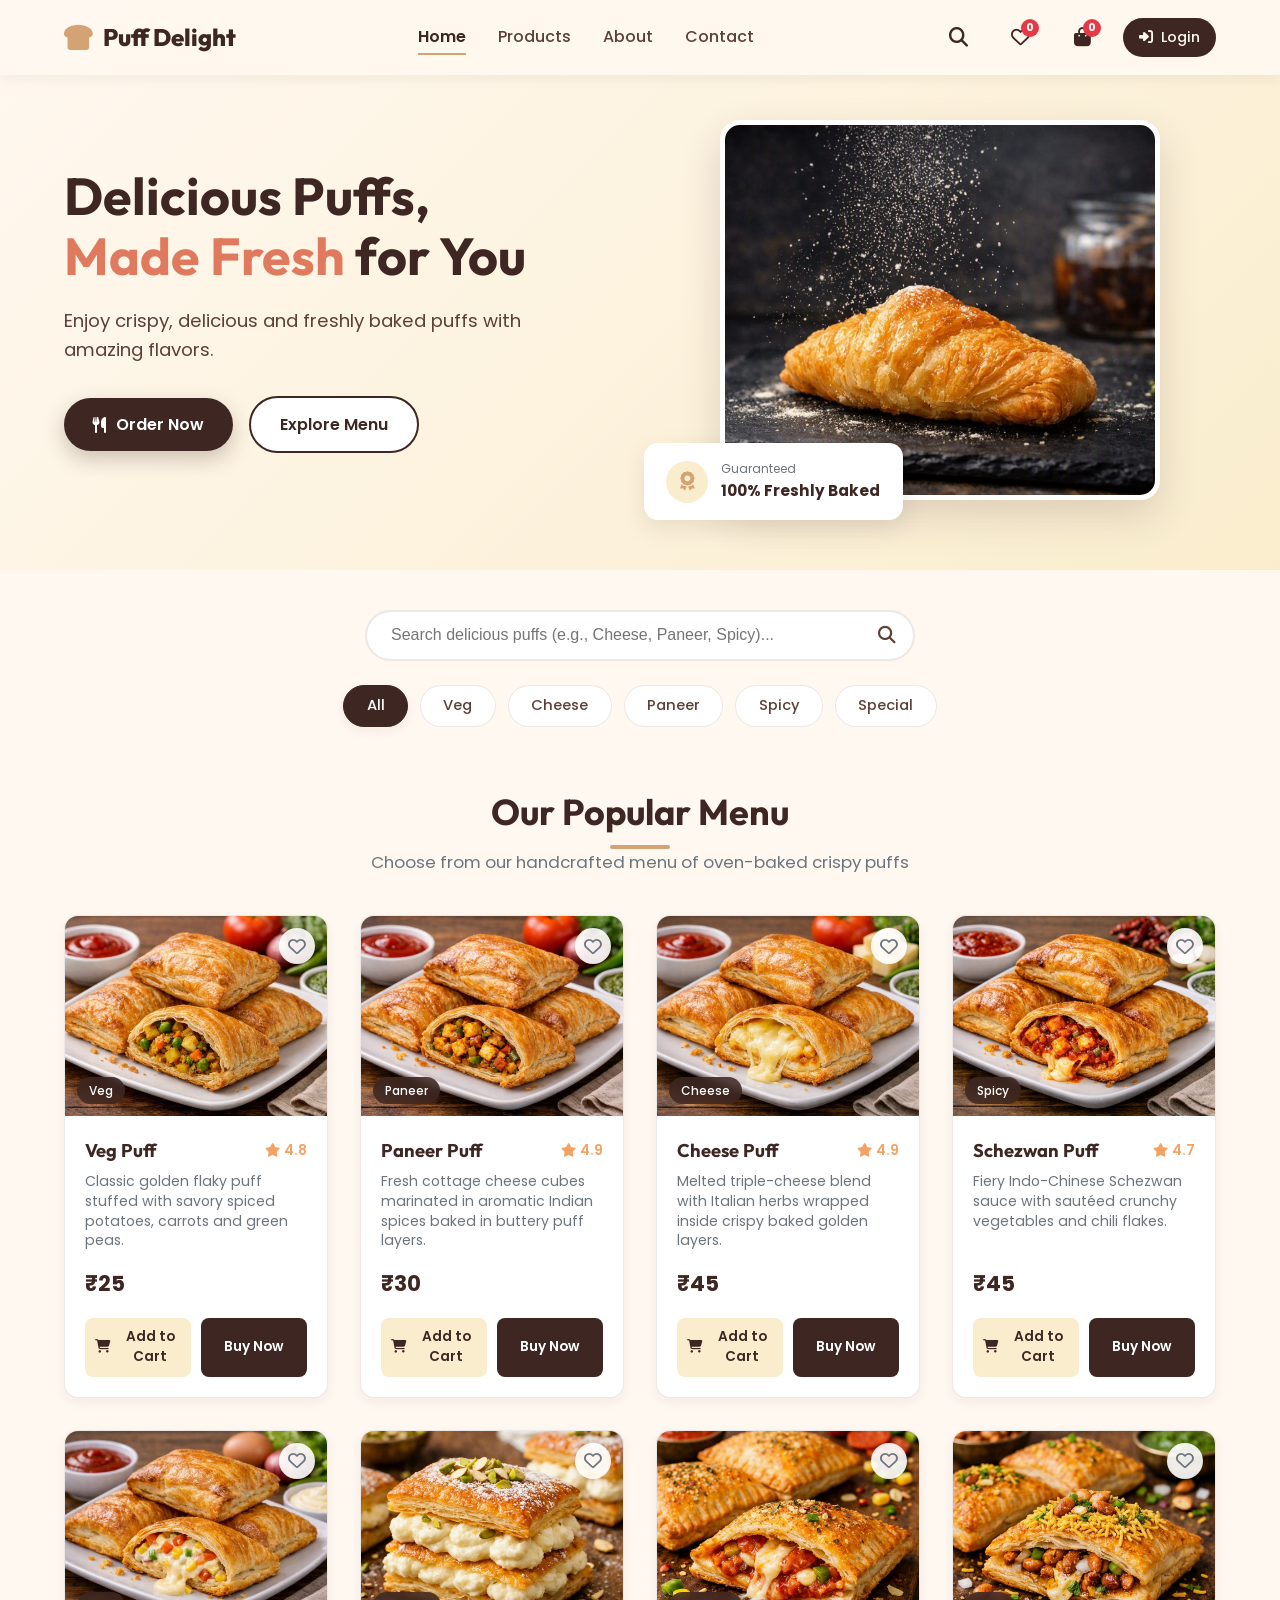
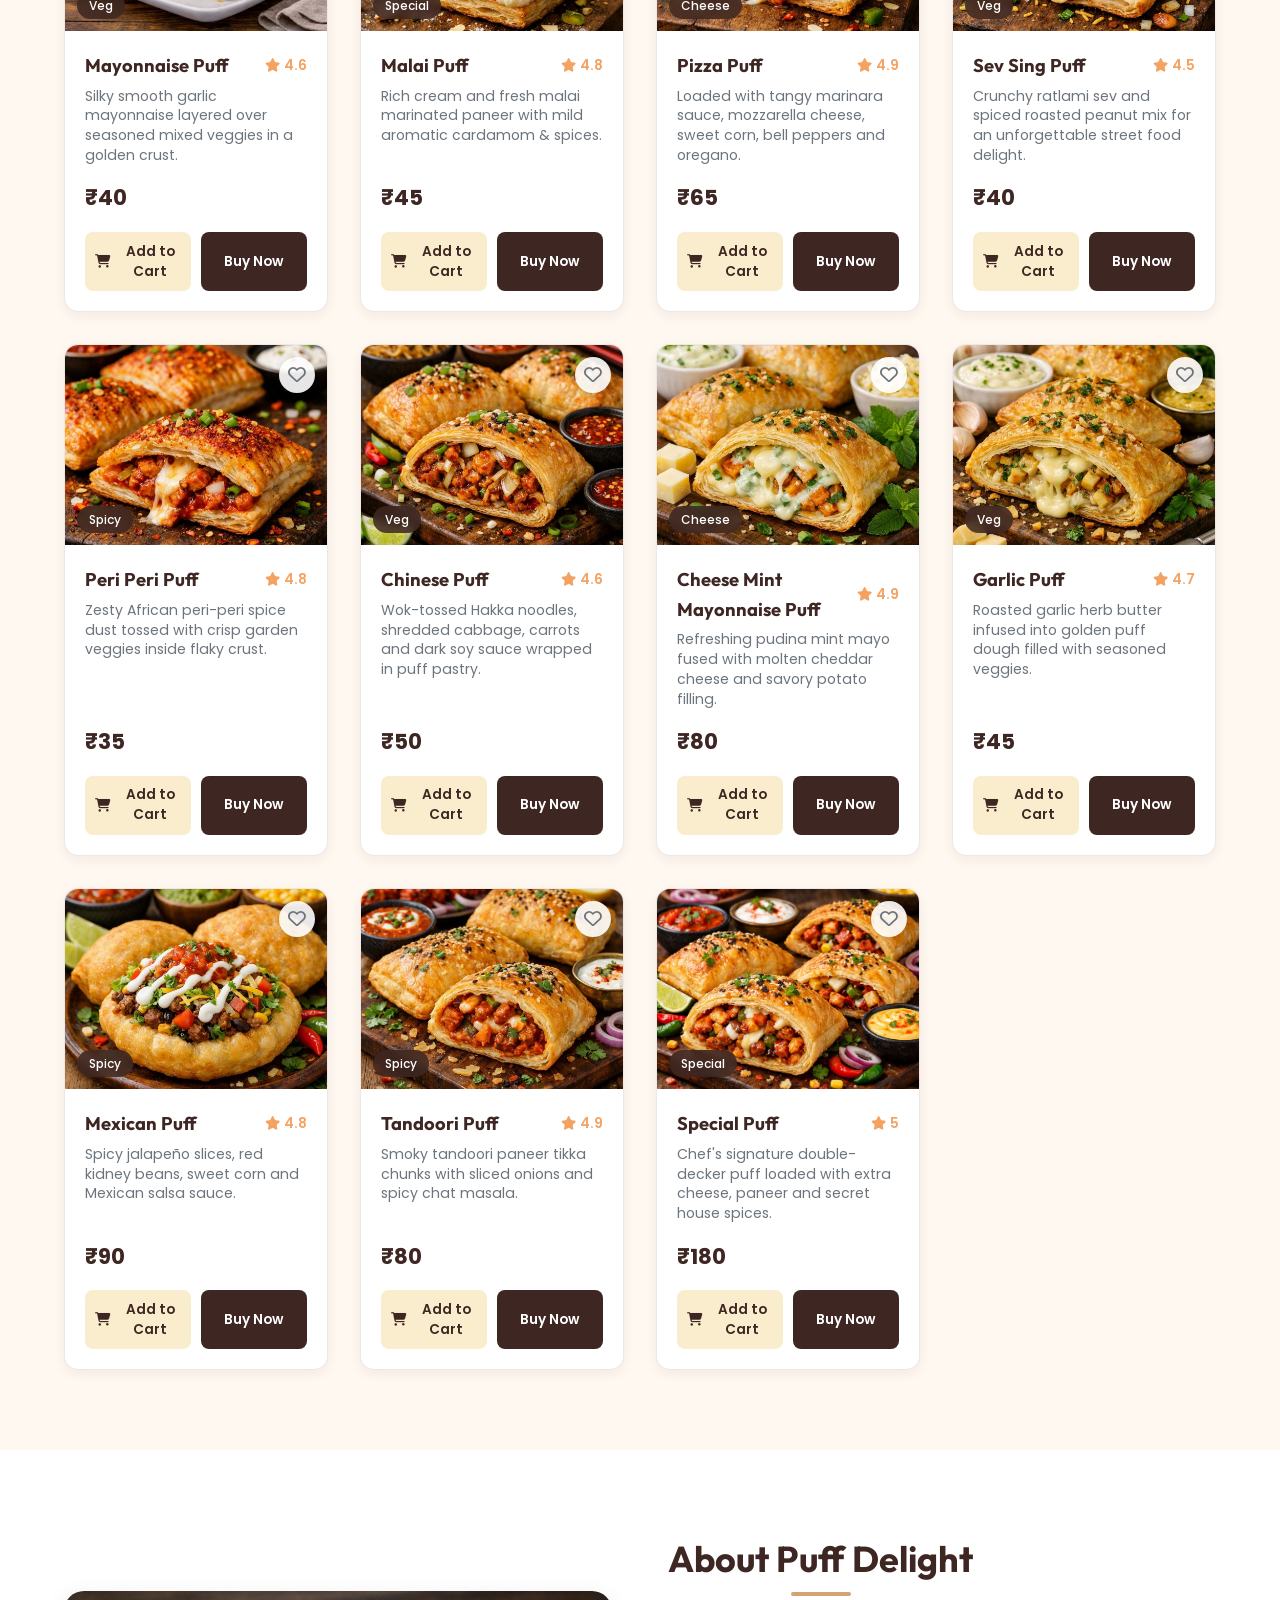
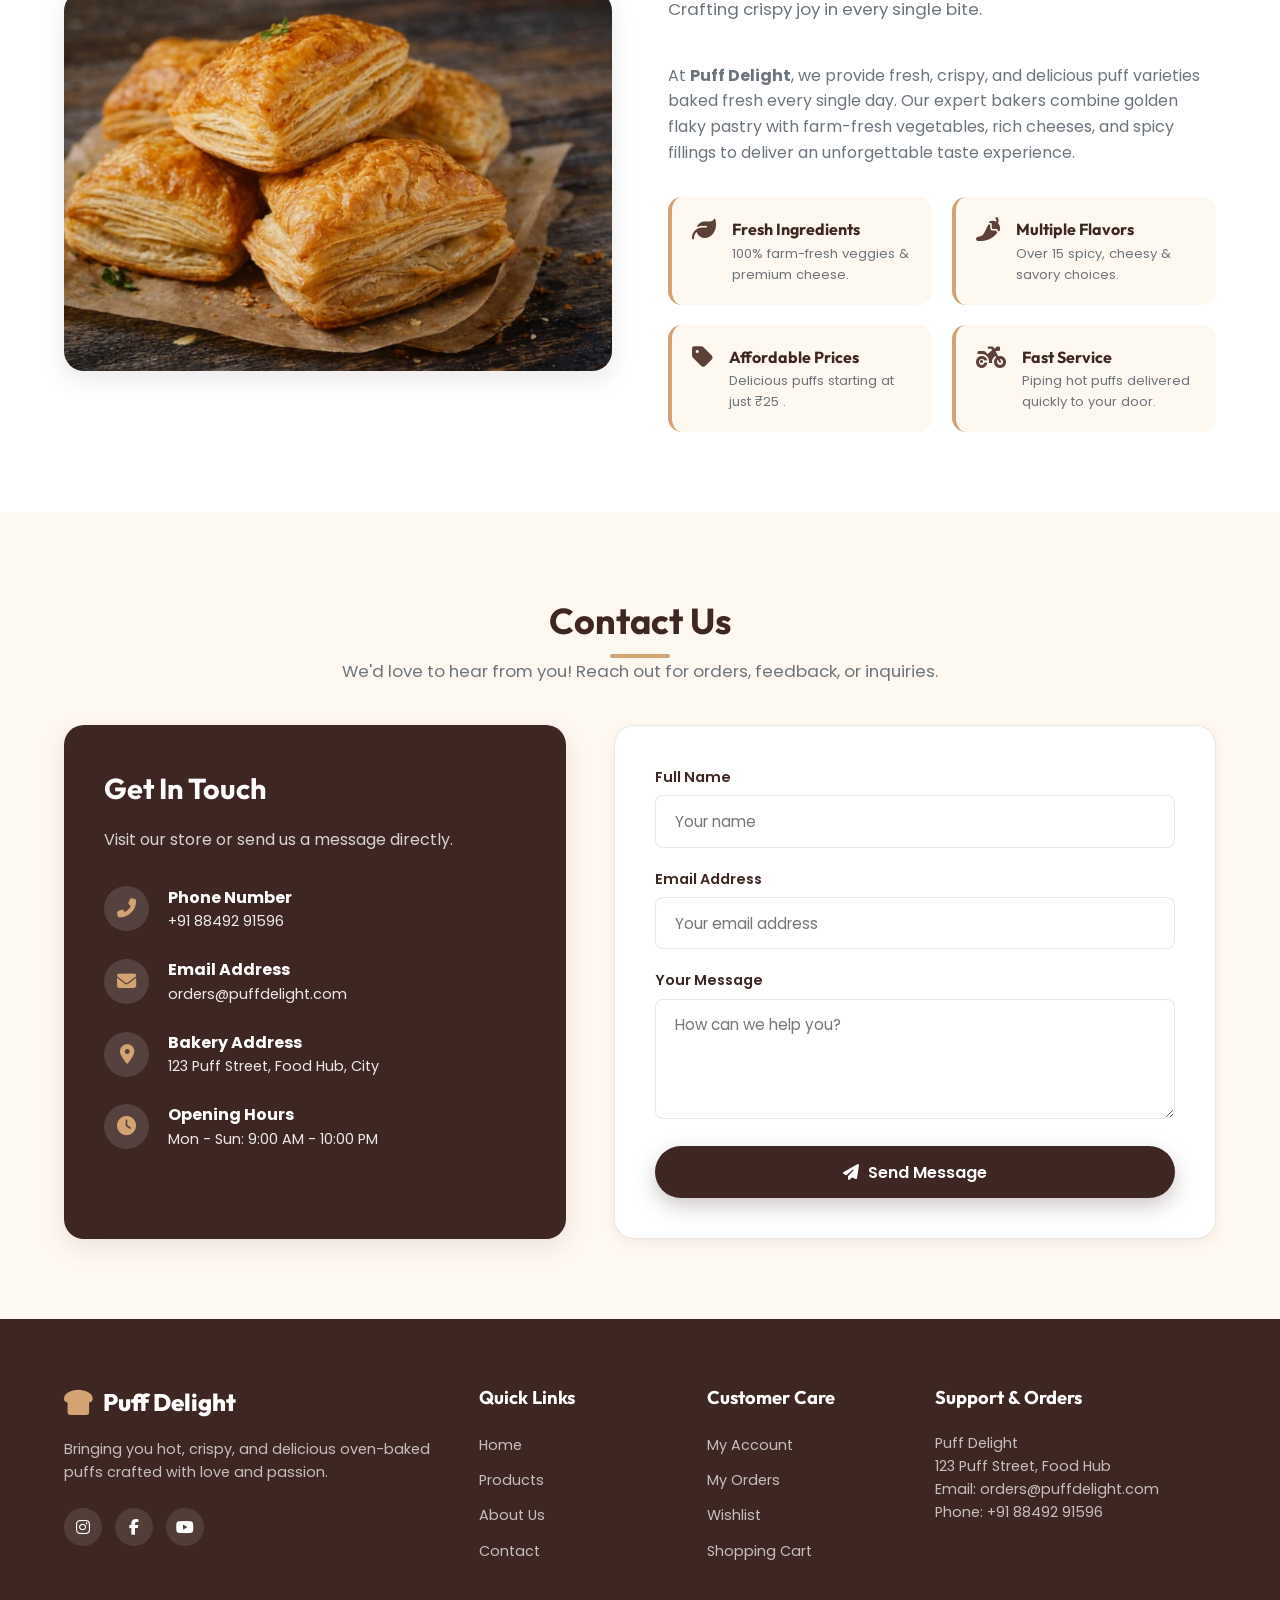
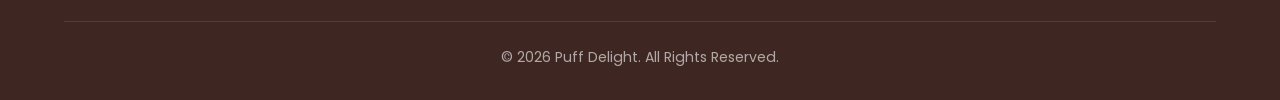
==== index.html @ 73ebac4b "Update index.html" ====
<!DOCTYPE html>
<html lang="en">
<head>
  <meta charset="UTF-8">
  <meta name="viewport" content="width=device-width, initial-scale=1.0">
  <title>Puff Delight | Delicious Puffs, Made Fresh for You</title>
  
  <!-- Font Awesome CDN -->
  <link rel="stylesheet" href="https://cdnjs.cloudflare.com/ajax/libs/font-awesome/6.4.0/css/all.min.css">
  
  <!-- Custom Stylesheet -->
  <link rel="stylesheet" href="styles.css">
</head>
<body>

  <!-- Sticky Navbar -->
  <nav class="navbar">
    <div class="container nav-container">
      <a href="index.html" class="brand-logo">
        <i class="fas fa-bread-slice"></i>
        <span>Puff Delight</span>
      </a>

      <ul class="nav-links">
        <li><a href="#home" class="active">Home</a></li>
        <li><a href="#products">Products</a></li>
        <li><a href="#about">About</a></li>
        <li><a href="#contact">Contact</a></li>
      </ul>

      <div class="nav-icons">
        <button class="icon-btn" onclick="focusSearchInput()" title="Search">
          <i class="fas fa-search"></i>
        </button>

        <button class="icon-btn" onclick="openDrawer('wishlist-drawer')" title="Wishlist">
          <i class="far fa-heart"></i>
          <span class="icon-badge" id="wishlist-badge">0</span>
        </button>

        <button class="icon-btn" onclick="openDrawer('cart-drawer')" title="Shopping Cart">
          <i class="fas fa-shopping-bag"></i>
          <span class="icon-badge" id="cart-badge">0</span>
        </button>

        <a href="login.html" class="user-nav-btn" id="user-nav-btn">
          <i class="fas fa-sign-in-alt"></i>
          <span>Login</span>
        </a>

        <button class="hamburger-btn" onclick="toggleMobileMenu()" aria-label="Toggle Navigation">
          <i class="fas fa-bars"></i>
        </button>
      </div>
    </div>
  </nav>

  <!-- Hero Section -->
  <section class="hero-section" id="home">
    <div class="container hero-grid">
      <div class="hero-content">
        <h1>Delicious Puffs, <span>Made Fresh</span> for You</h1>
        <p>Enjoy crispy, delicious and freshly baked puffs with amazing flavors.</p>
        <div class="hero-buttons">
          <a href="#products" class="btn btn-primary">
            <i class="fas fa-utensils"></i> Order Now
          </a>
          <a href="#products" class="btn btn-secondary">
            Explore Menu
          </a>
        </div>
      </div>

      <div class="hero-image-wrapper">
        <div class="hero-image-card">
          <img src="puff.jpeg" alt="Crispy Fresh Puff Deligh">
        </div>
        <div class="hero-floating-badge">
          <div class="badge-icon">
            <i class="fas fa-award"></i>
          </div>
          <div class="badge-text">
            <span>Guaranteed</span>
            <strong>100% Freshly Baked</strong>
          </div>
        </div>
      </div>
    </div>
  </section>

  <!-- Search & Category Filters -->
  <section class="controls-section">
    <div class="container controls-wrapper">
      <div class="search-container">
        <input type="text" id="search-input" class="search-input-box" placeholder="Search delicious puffs (e.g., Cheese, Paneer, Spicy)...">
        <i class="fas fa-search search-icon-inside"></i>
      </div>

      <div class="category-filters">
        <button class="filter-btn active" onclick="setCategory('All', this)">All</button>
        <button class="filter-btn" onclick="setCategory('Veg', this)">Veg</button>
        <button class="filter-btn" onclick="setCategory('Cheese', this)">Cheese</button>
        <button class="filter-btn" onclick="setCategory('Paneer', this)">Paneer</button>
        <button class="filter-btn" onclick="setCategory('Spicy', this)">Spicy</button>
        <button class="filter-btn" onclick="setCategory('Special', this)">Special</button>
      </div>
    </div>
  </section>

  <!-- Products Section -->
  <section class="products-section" id="products">
    <div class="container">
      <div class="section-title">
        <h2>Our Popular Menu</h2>
        <p>Choose from our handcrafted menu of oven-baked crispy puffs</p>
      </div>

      <div class="product-grid" id="products-grid-container">
        <!-- Dynamically rendered by script.js -->
      </div>
    </div>
  </section>

  <!-- About Section -->
  <section class="about-section" id="about">
    <div class="container about-grid">
      <div class="about-image">
        <img src="puffdelight.jpeg" alt="Bakery Fresh Puffs">
      </div>
      <div class="about-content">
        <div class="section-title" style="text-align: left;">
          <h2>About Puff Delight</h2>
          <p style="margin-left: 0;">Crafting crispy joy in every single bite.</p>
        </div>
        <p style="color: var(--text-muted); margin-bottom: 1.5rem;">
          At <strong>Puff Delight</strong>, we provide fresh, crispy, and delicious puff varieties baked fresh every single day. Our expert bakers combine golden flaky pastry with farm-fresh vegetables, rich cheeses, and spicy fillings to deliver an unforgettable taste experience.
        </p>

        <div class="about-features">
          <div class="feature-box">
            <i class="fas fa-leaf feature-icon"></i>
            <div class="feature-info">
              <h4>Fresh Ingredients</h4>
              <p>100% farm-fresh veggies & premium cheese.</p>
            </div>
          </div>
          <div class="feature-box">
            <i class="fas fa-pepper-hot feature-icon"></i>
            <div class="feature-info">
              <h4>Multiple Flavors</h4>
              <p>Over 15 spicy, cheesy & savory choices.</p>
            </div>
          </div>
          <div class="feature-box">
            <i class="fas fa-tag feature-icon"></i>
            <div class="feature-info">
              <h4>Affordable Prices</h4>
              <p>Delicious puffs starting at just ₹25 .</p>
            </div>
          </div>
          <div class="feature-box">
            <i class="fas fa-motorcycle feature-icon"></i>
            <div class="feature-info">
              <h4>Fast Service</h4>
              <p>Piping hot puffs delivered quickly to your door.</p>
            </div>
          </div>
        </div>
      </div>
    </div>
  </section>

  <!-- Contact Section -->
  <section class="contact-section" id="contact">
    <div class="container">
      <div class="section-title">
        <h2>Contact Us</h2>
        <p>We'd love to hear from you! Reach out for orders, feedback, or inquiries.</p>
      </div>

      <div class="contact-grid">
        <div class="contact-info-card">
          <h3>Get In Touch</h3>
          <p>Visit our store or send us a message directly.</p>

          <div class="info-item">
            <i class="fas fa-phone-alt"></i>
            <div>
              <strong>Phone Number</strong>
              <div style="font-size: 0.9rem; opacity: 0.9;">+91 88492 91596</div>
            </div>
          </div>

          <div class="info-item">
            <i class="fas fa-envelope"></i>
            <div>
              <strong>Email Address</strong>
              <div style="font-size: 0.9rem; opacity: 0.9;">orders@puffdelight.com</div>
            </div>
          </div>

          <div class="info-item">
            <i class="fas fa-map-marker-alt"></i>
            <div>
              <strong>Bakery Address</strong>
              <div style="font-size: 0.9rem; opacity: 0.9;">123 Puff Street, Food Hub, City</div>
            </div>
          </div>

          <div class="info-item">
            <i class="fas fa-clock"></i>
            <div>
              <strong>Opening Hours</strong>
              <div style="font-size: 0.9rem; opacity: 0.9;">Mon - Sun: 9:00 AM - 10:00 PM</div>
            </div>
          </div>
        </div>

        <div class="contact-form-card">
          <form onsubmit="handleContactForm(event)">
            <div class="form-group">
              <label for="contact-name">Full Name</label>
              <input type="text" id="contact-name" class="form-control" placeholder="Your name" required>
            </div>

            <div class="form-group">
              <label for="contact-email">Email Address</label>
              <input type="email" id="contact-email" class="form-control" placeholder="Your email address" required>
            </div>

            <div class="form-group">
              <label for="contact-message">Your Message</label>
              <textarea id="contact-message" class="form-control" placeholder="How can we help you?" required></textarea>
            </div>

            <button type="submit" class="btn btn-primary" style="width: 100%;">
              <i class="fas fa-paper-plane"></i> Send Message
            </button>
          </form>
        </div>
      </div>
    </div>
  </section>

  <!-- Footer -->
  <footer class="footer">
    <div class="container">
      <div class="footer-grid">
        <div class="footer-brand">
          <a href="index.html" class="brand-logo">
            <i class="fas fa-bread-slice"></i>
            <span>Puff Delight</span>
          </a>
          <p>Bringing you hot, crispy, and delicious oven-baked puffs crafted with love and passion.</p>
          <div class="social-links">
            <a href="javascript:void(0)" onclick="showToast('Follow us on Instagram! 📸', 'info')" class="social-icon" title="Instagram"><i class="fab fa-instagram"></i></a>
            <a href="javascript:void(0)" onclick="showToast('Follow us on Facebook! 👍', 'info')" class="social-icon" title="Facebook"><i class="fab fa-facebook-f"></i></a>
            <a href="javascript:void(0)" onclick="showToast('Subscribe to our YouTube! 📹', 'info')" class="social-icon" title="YouTube"><i class="fab fa-youtube"></i></a>
          </div>
        </div>

        <div>
          <h4 class="footer-title">Quick Links</h4>
          <ul class="footer-links">
            <li><a href="#home">Home</a></li>
            <li><a href="#products">Products</a></li>
            <li><a href="#about">About Us</a></li>
            <li><a href="#contact">Contact</a></li>
          </ul>
        </div>

        <div>
          <h4 class="footer-title">Customer Care</h4>
          <ul class="footer-links">
            <li><a href="account.html">My Account</a></li>
            <li><a href="account.html">My Orders</a></li>
            <li><a href="javascript:void(0)" onclick="openDrawer('wishlist-drawer')">Wishlist</a></li>
            <li><a href="javascript:void(0)" onclick="openDrawer('cart-drawer')">Shopping Cart</a></li>
          </ul>
        </div>

        <div>
          <h4 class="footer-title">Support & Orders</h4>
          <p style="font-size: 0.9rem; color: rgba(255,255,255,0.7); line-height: 1.6;">
            Puff Delight <br>
            123 Puff Street, Food Hub<br>
            Email: orders@puffdelight.com<br>
            Phone: +91 88492 91596
          </p>
        </div>
      </div>

      <div class="footer-bottom">
        <p>&copy; 2026 Puff Delight. All Rights Reserved.</p>
      </div>
    </div>
  </footer>

  <!-- Cart Drawer -->
  <div class="drawer-overlay" id="cart-drawer" onclick="if(event.target === this) closeDrawer('cart-drawer')">
    <div class="drawer-panel">
      <div class="drawer-header">
        <h3><i class="fas fa-shopping-basket"></i> Your Shopping Cart</h3>
        <button class="close-drawer-btn" onclick="closeDrawer('cart-drawer')">
          <i class="fas fa-times"></i>
        </button>
      </div>

      <div class="drawer-body" id="cart-drawer-body">
        <!-- Rendered by script.js -->
      </div>

      <div class="drawer-footer">
        <div class="summary-row">
          <span>Subtotal</span>
          <span id="cart-subtotal">₹0</span>
        </div>
        <div class="summary-row total-row">
          <span>Total</span>
          <span id="cart-total">₹0</span>
        </div>
        <div style="display: flex; gap: 0.8rem; margin-top: 1rem;">
          <button class="btn btn-secondary" style="flex: 1; font-size: 0.88rem;" onclick="closeDrawer('cart-drawer')">
            Continue Shopping
          </button>
          <button class="btn btn-primary" style="flex: 1; font-size: 0.88rem;" onclick="proceedToCheckout()">
            Checkout
          </button>
        </div>
      </div>
    </div>
  </div>

  <!-- Wishlist Drawer -->
  <div class="drawer-overlay" id="wishlist-drawer" onclick="if(event.target === this) closeDrawer('wishlist-drawer')">
    <div class="drawer-panel">
      <div class="drawer-header">
        <h3><i class="fas fa-heart" style="color: var(--accent-crimson);"></i> Your Wishlist</h3>
        <button class="close-drawer-btn" onclick="closeDrawer('wishlist-drawer')">
          <i class="fas fa-times"></i>
        </button>
      </div>

      <div class="drawer-body" id="wishlist-drawer-body">
        <!-- Rendered by script.js -->
      </div>
    </div>
  </div>

  <!-- Checkout Modal -->
  <div class="modal-backdrop" id="checkout-modal" onclick="if(event.target === this) closeModal('checkout-modal')">
    <div class="modal-box">
      <div class="modal-header">
        <h3><i class="fas fa-truck-loading"></i> Complete Your Order</h3>
        <button class="close-drawer-btn" onclick="closeModal('checkout-modal')">
          <i class="fas fa-times"></i>
        </button>
      </div>

      <div class="modal-body">
        <form id="checkout-form" onsubmit="placeOrder(event)" class="checkout-grid">
          <div>
            <h4 style="margin-bottom: 1rem; color: var(--primary-dark);">Customer Details</h4>
            <div class="form-group">
              <label for="checkout-name">Full Name *</label>
              <input type="text" id="checkout-name" class="form-control" placeholder="Enter your full name" required>
            </div>

            <div style="display: grid; grid-template-columns: 1fr 1fr; gap: 1rem;">
              <div class="form-group">
                <label for="checkout-email">Email *</label>
                <input type="email" id="checkout-email" class="form-control" placeholder="name@email.com" required>
              </div>
              <div class="form-group">
                <label for="checkout-phone">Phone Number *</label>
                <input type="tel" id="checkout-phone" class="form-control" placeholder="10-digit mobile number" required>
              </div>
            </div>

            <div class="form-group">
              <label for="checkout-address">Delivery Address *</label>
              <input type="text" id="checkout-address" class="form-control" placeholder="Street address, house no, landmark" required>
            </div>

            <div style="display: grid; grid-template-columns: 1fr 1fr; gap: 1rem;">
              <div class="form-group">
                <label for="checkout-city">City *</label>
                <input type="text" id="checkout-city" class="form-control" placeholder="City" required>
              </div>
              <div class="form-group">
                <label for="checkout-pincode">Pincode *</label>
                <input type="text" id="checkout-pincode" class="form-control" placeholder="Pincode" required>
              </div>
            </div>
          </div>

          <div>
            <h4 style="margin-bottom: 0.8rem; color: var(--primary-dark);">Order Summary</h4>
            <div id="checkout-order-summary" style="background: var(--bg-cream-light); padding: 1rem; border-radius: var(--radius-md); max-height: 150px; overflow-y: auto; margin-bottom: 1rem;">
              <!-- Rendered dynamically -->
            </div>

            <div class="summary-row total-row" style="margin-bottom: 1.5rem;">
              <span>Grand Total</span>
              <span id="checkout-grand-total">₹0</span>
            </div>

            <h4 style="margin-bottom: 0.6rem; color: var(--primary-dark);">Payment Option</h4>
            <div class="payment-options-group">
              <label class="payment-option-card selected" onclick="selectPaymentOption(this)">
                <input type="radio" name="payment-method" value="COD" checked>
                <i class="fas fa-money-bill-wave" style="color: #2E7D32;"></i>
                <strong>Cash on Delivery</strong>
              </label>
              <label class="payment-option-card" onclick="selectPaymentOption(this)">
                <input type="radio" name="payment-method" value="ONLINE">
                <i class="fas fa-credit-card" style="color: var(--accent-warm);"></i>
                <strong>Online Payment (UPI/Card)</strong>
              </label>
            </div>
          </div>

          <button type="submit" class="btn btn-primary" style="width: 100%; padding: 1rem; font-size: 1.05rem;">
            <i class="fas fa-check-circle"></i> Place Order Now
          </button>
        </form>
      </div>
    </div>
  </div>

  <!-- Order Confirmation Modal -->
  <div class="modal-backdrop" id="order-confirmation-modal" onclick="if(event.target === this) closeModal('order-confirmation-modal')">
    <div class="modal-box">
      <div class="modal-body confirmation-card">
        <div class="confirmation-icon">
          <i class="fas fa-check"></i>
        </div>
        <h2>🎉 Order Placed Successfully!</h2>
        <p style="color: var(--text-muted); margin-top: 0.4rem;">Thank you for ordering with Puff Delight. Your crispy hot puffs are being prepared!</p>
        
        <div class="order-badge-pill" id="conf-order-id">#PD1001</div>

        <div style="background: var(--bg-cream-light); padding: 1rem; border-radius: var(--radius-md); margin: 1.2rem 0;">
          <div class="summary-row">
            <span>Total Amount Paid / Payable</span>
            <strong id="conf-order-total" style="color: var(--primary-dark); font-size: 1.1rem;">₹0</strong>
          </div>
          <div class="summary-row" style="margin-top: 0.4rem; color: var(--accent-green); font-weight: 500;">
            <span><i class="fas fa-clock"></i> Estimated Delivery</span>
            <span>30 - 45 Mins</span>
          </div>
        </div>

        <div style="display: flex; gap: 1rem; justify-content: center; margin-top: 1.5rem;">
          <a href="account.html" class="btn btn-primary">
            <i class="fas fa-receipt"></i> View Order History
          </a>
          <button class="btn btn-secondary" onclick="closeModal('order-confirmation-modal')">
            Continue Shopping
          </button>
        </div>
      </div>
    </div>
  </div>

  <!-- Main JavaScript File -->
  <script src="script.js"></script>
</body>
</html>
---- styles.css ----
/* 
   Puff Delight - Modern Food Ordering Web Application
   Styles & Animations
*/

@import url('https://fonts.googleapis.com/css2?family=Outfit:wght@300;400;500;600;700;800&family=Poppins:wght@300;400;500;600;700&display=swap');

:root {
  /* Color Palette */
  --primary-dark: #3E2723;     /* Deep Cocoa / Dark Crust */
  --primary-brown: #5D4037;    /* Warm Brown */
  --primary-accent: #795548;   /* Roasted Puff Brown */
  --accent-gold: #D4A373;      /* Golden Crust */
  --accent-warm: #E07A5F;      /* Warm Spicy Coral */
  --accent-crimson: #E63946;   /* Heart / Alert Crimson */
  --accent-green: #2A9D8F;     /* Success Green */
  
  --bg-cream-light: #FFF8F0;   /* Cream Background */
  --bg-cream-card: #FFFFFF;    /* Pure White Card */
  --bg-cream-warm: #FAEDCD;    /* Warm Butter Cream */
  --bg-soft-gray: #F4F1DE;     /* Light Neutral */
  
  --text-dark: #2B2D42;        /* Dark Charcoal */
  --text-muted: #6C757D;       /* Muted Text */
  --text-light: #F8F9FA;       /* Light Text */
  
  --border-light: rgba(93, 64, 55, 0.12);
  --shadow-sm: 0 4px 12px rgba(62, 39, 35, 0.06);
  --shadow-md: 0 8px 24px rgba(62, 39, 35, 0.1);
  --shadow-lg: 0 16px 40px rgba(62, 39, 35, 0.16);

  --radius-sm: 8px;
  --radius-md: 14px;
  --radius-lg: 20px;
  --radius-full: 9999px;

  --transition-fast: 0.2s ease;
  --transition-normal: 0.3s ease;
  --transition-bounce: 0.4s cubic-bezier(0.175, 0.885, 0.32, 1.275);
}

/* Reset & Base Styles */
*, *::before, *::after {
  box-sizing: border-box;
  margin: 0;
  padding: 0;
}

html {
  scroll-behavior: smooth;
  font-size: 16px;
}

body {
  font-family: 'Poppins', sans-serif;
  background-color: var(--bg-cream-light);
  color: var(--text-dark);
  line-height: 1.6;
  overflow-x: hidden;
}

h1, h2, h3, h4, h5, h6 {
  font-family: 'Outfit', sans-serif;
  font-weight: 700;
  color: var(--primary-dark);
}

a {
  text-decoration: none;
  color: inherit;
  transition: var(--transition-fast);
}

button {
  cursor: pointer;
  border: none;
  outline: none;
  font-family: inherit;
  transition: var(--transition-normal);
}

ul {
  list-style: none;
}

img {
  max-width: 100%;
  display: block;
}

/* Utility Containers */
.container {
  width: 90%;
  max-width: 1200px;
  margin: 0 auto;
}

.section-title {
  text-align: center;
  margin-bottom: 2.5rem;
}

.section-title h2 {
  font-size: 2.25rem;
  color: var(--primary-dark);
  position: relative;
  display: inline-block;
}

.section-title h2::after {
  content: '';
  position: absolute;
  bottom: -8px;
  left: 50%;
  transform: translateX(-50%);
  width: 60px;
  height: 4px;
  background: var(--accent-gold);
  border-radius: 2px;
}

.section-title p {
  color: var(--text-muted);
  margin-top: 0.5rem;
  font-size: 1.05rem;
}

/* Navbar */
.navbar {
  position: fixed;
  top: 0;
  left: 0;
  width: 100%;
  height: 75px;
  background: rgba(255, 248, 240, 0.95);
  backdrop-filter: blur(10px);
  z-index: 1000;
  box-shadow: var(--shadow-sm);
  transition: var(--transition-normal);
}

.navbar .nav-container {
  display: flex;
  align-items: center;
  justify-content: space-between;
  height: 100%;
}

.brand-logo {
  display: flex;
  align-items: center;
  gap: 0.6rem;
  font-size: 1.5rem;
  font-family: 'Outfit', sans-serif;
  font-weight: 800;
  color: var(--primary-dark);
}

.brand-logo i {
  color: var(--accent-gold);
  font-size: 1.8rem;
  transition: transform var(--transition-bounce);
}

.brand-logo:hover i {
  transform: rotate(-12deg) scale(1.1);
}

.nav-links {
  display: flex;
  align-items: center;
  gap: 2rem;
}

.nav-links a {
  font-weight: 500;
  color: var(--primary-brown);
  position: relative;
  padding: 0.4rem 0;
}

.nav-links a::after {
  content: '';
  position: absolute;
  bottom: 0;
  left: 0;
  width: 0;
  height: 2px;
  background: var(--accent-gold);
  transition: var(--transition-normal);
}

.nav-links a:hover,
.nav-links a.active {
  color: var(--primary-dark);
  font-weight: 600;
}

.nav-links a:hover::after,
.nav-links a.active::after {
  width: 100%;
}

.nav-icons {
  display: flex;
  align-items: center;
  gap: 1.25rem;
}

.icon-btn {
  background: transparent;
  width: 42px;
  height: 42px;
  border-radius: var(--radius-full);
  display: flex;
  align-items: center;
  justify-content: center;
  font-size: 1.2rem;
  color: var(--primary-dark);
  position: relative;
  transition: var(--transition-fast);
}

.icon-btn:hover {
  background: var(--bg-cream-warm);
  color: var(--accent-warm);
  transform: translateY(-2px);
}

.icon-badge {
  position: absolute;
  top: 2px;
  right: 2px;
  background: var(--accent-crimson);
  color: #ffffff;
  font-size: 0.7rem;
  font-weight: 700;
  width: 18px;
  height: 18px;
  border-radius: 50%;
  display: flex;
  align-items: center;
  justify-content: center;
}

.user-nav-btn {
  display: flex;
  align-items: center;
  gap: 0.5rem;
  background: var(--primary-dark);
  color: var(--bg-cream-light);
  padding: 0.5rem 1rem;
  border-radius: var(--radius-full);
  font-size: 0.9rem;
  font-weight: 500;
}

.user-nav-btn:hover {
  background: var(--accent-warm);
  color: #fff;
}

.hamburger-btn {
  display: none;
  font-size: 1.5rem;
  color: var(--primary-dark);
  background: transparent;
}

/* Hero Section */
.hero-section {
  padding-top: 120px;
  padding-bottom: 70px;
  background: linear-gradient(135deg, #FFF8F0 0%, #FAEDCD 100%);
  position: relative;
  overflow: hidden;
}

.hero-grid {
  display: grid;
  grid-template-columns: 1fr 1fr;
  align-items: center;
  gap: 3rem;
}

.hero-content h1 {
  font-size: 3.25rem;
  line-height: 1.15;
  margin-bottom: 1.2rem;
  color: var(--primary-dark);
}

.hero-content h1 span {
  color: var(--accent-warm);
  position: relative;
  display: inline-block;
}

.hero-content p {
  font-size: 1.15rem;
  color: var(--primary-brown);
  margin-bottom: 2rem;
  max-width: 500px;
}

.hero-buttons {
  display: flex;
  align-items: center;
  gap: 1rem;
}

.btn {
  display: inline-flex;
  align-items: center;
  justify-content: center;
  gap: 0.6rem;
  padding: 0.85rem 1.8rem;
  border-radius: var(--radius-full);
  font-weight: 600;
  font-size: 1rem;
  transition: var(--transition-bounce);
}

.btn-primary {
  background: var(--primary-dark);
  color: #ffffff;
  box-shadow: 0 8px 20px rgba(62, 39, 35, 0.25);
}

.btn-primary:hover {
  background: var(--accent-warm);
  transform: translateY(-3px);
  box-shadow: 0 12px 25px rgba(224, 122, 95, 0.35);
}

.btn-secondary {
  background: var(--bg-cream-card);
  color: var(--primary-dark);
  border: 2px solid var(--primary-dark);
}

.btn-secondary:hover {
  background: var(--primary-dark);
  color: #ffffff;
  transform: translateY(-3px);
}

.hero-image-wrapper {
  position: relative;
  display: flex;
  align-items: center;
  justify-content: center;
}

.hero-image-card {
  width: 100%;
  max-width: 440px;
  height: 380px;
  border-radius: var(--radius-lg);
  overflow: hidden;
  box-shadow: var(--shadow-lg);
  position: relative;
  border: 5px solid #ffffff;
}

.hero-image-card img {
  width: 100%;
  height: 100%;
  object-fit: cover;
  transition: transform 0.5s ease;
}

.hero-image-card:hover img {
  transform: scale(1.05);
}

.hero-floating-badge {
  position: absolute;
  bottom: -20px;
  left: -20px;
  background: #ffffff;
  padding: 1rem 1.4rem;
  border-radius: var(--radius-md);
  box-shadow: var(--shadow-md);
  display: flex;
  align-items: center;
  gap: 0.8rem;
  z-index: 5;
  animation: floatBadge 3s ease-in-out infinite alternate;
}

@keyframes floatBadge {
  0% { transform: translateY(0); }
  100% { transform: translateY(-10px); }
}

.badge-icon {
  width: 42px;
  height: 42px;
  border-radius: 50%;
  background: var(--bg-cream-warm);
  color: var(--accent-gold);
  display: flex;
  align-items: center;
  justify-content: center;
  font-size: 1.2rem;
}

.badge-text span {
  display: block;
  font-size: 0.75rem;
  color: var(--text-muted);
}

.badge-text strong {
  font-size: 0.95rem;
  color: var(--primary-dark);
}

/* Search Bar & Category Controls */
.controls-section {
  padding: 2.5rem 0 1.5rem 0;
}

.controls-wrapper {
  display: flex;
  flex-direction: column;
  gap: 1.5rem;
  align-items: center;
}

.search-container {
  width: 100%;
  max-width: 550px;
  position: relative;
}

.search-input-box {
  width: 100%;
  padding: 0.9rem 3rem 0.9rem 1.5rem;
  font-size: 1rem;
  border: 2px solid var(--border-light);
  border-radius: var(--radius-full);
  background: #ffffff;
  transition: var(--transition-fast);
}

.search-input-box:focus {
  outline: none;
  border-color: var(--accent-gold);
  box-shadow: 0 0 0 4px rgba(212, 163, 115, 0.18);
}

.search-icon-inside {
  position: absolute;
  right: 1.2rem;
  top: 50%;
  transform: translateY(-50%);
  color: var(--primary-brown);
  font-size: 1.1rem;
  pointer-events: none;
}

.category-filters {
  display: flex;
  flex-wrap: wrap;
  justify-content: center;
  gap: 0.75rem;
}

.filter-btn {
  padding: 0.6rem 1.4rem;
  border-radius: var(--radius-full);
  background: #ffffff;
  color: var(--primary-brown);
  border: 1.5px solid var(--border-light);
  font-weight: 500;
  font-size: 0.92rem;
  transition: var(--transition-fast);
}

.filter-btn:hover,
.filter-btn.active {
  background: var(--primary-dark);
  color: #ffffff;
  border-color: var(--primary-dark);
  box-shadow: var(--shadow-sm);
}

/* Product Section */
.products-section {
  padding: 2rem 0 5rem 0;
}

.product-grid {
  display: grid;
  grid-template-columns: repeat(4, 1fr);
  gap: 2rem;
}

.product-card {
  background: #ffffff;
  border-radius: var(--radius-md);
  overflow: hidden;
  box-shadow: var(--shadow-sm);
  border: 1px solid var(--border-light);
  transition: var(--transition-normal);
  display: flex;
  flex-direction: column;
  position: relative;
}

.product-card:hover {
  transform: translateY(-8px);
  box-shadow: var(--shadow-md);
}

.product-image-box {
  height: 200px;
  position: relative;
  overflow: hidden;
  background: var(--bg-cream-warm);
}

.product-image-box img {
  width: 100%;
  height: 100%;
  object-fit: cover;
  transition: transform 0.5s ease;
}

.product-card:hover .product-image-box img {
  transform: scale(1.08);
}

.wishlist-heart-btn {
  position: absolute;
  top: 12px;
  right: 12px;
  width: 36px;
  height: 36px;
  border-radius: 50%;
  background: rgba(255, 255, 255, 0.9);
  color: var(--text-muted);
  display: flex;
  align-items: center;
  justify-content: center;
  font-size: 1.1rem;
  transition: var(--transition-bounce);
  box-shadow: 0 2px 8px rgba(0,0,0,0.12);
}

.wishlist-heart-btn:hover {
  transform: scale(1.15);
  color: var(--accent-crimson);
}

.wishlist-heart-btn.active {
  color: var(--accent-crimson);
  background: #ffffff;
}

.product-category-tag {
  position: absolute;
  bottom: 12px;
  left: 12px;
  background: rgba(62, 39, 35, 0.85);
  color: #ffffff;
  font-size: 0.75rem;
  padding: 0.25rem 0.75rem;
  border-radius: var(--radius-full);
  font-weight: 500;
  backdrop-filter: blur(4px);
}

.product-details {
  padding: 1.25rem;
  display: flex;
  flex-direction: column;
  flex-grow: 1;
}

.product-header-row {
  display: flex;
  align-items: center;
  justify-content: space-between;
  margin-bottom: 0.4rem;
}

.product-title {
  font-size: 1.15rem;
  color: var(--primary-dark);
}

.product-rating {
  display: flex;
  align-items: center;
  gap: 0.25rem;
  font-size: 0.85rem;
  font-weight: 600;
  color: #F4A261;
}

.product-desc {
  font-size: 0.88rem;
  color: var(--text-muted);
  margin-bottom: 1rem;
  line-height: 1.4;
  flex-grow: 1;
}

.product-price-row {
  display: flex;
  align-items: center;
  justify-content: space-between;
  margin-top: auto;
  margin-bottom: 1rem;
}

.product-price {
  font-size: 1.35rem;
  font-weight: 700;
  color: var(--primary-dark);
}

.product-card-actions {
  display: grid;
  grid-template-columns: 1fr 1fr;
  gap: 0.6rem;
}

.btn-card-add {
  background: var(--bg-cream-warm);
  color: var(--primary-dark);
  font-size: 0.85rem;
  font-weight: 600;
  padding: 0.6rem;
  border-radius: var(--radius-sm);

}

.btn-card-add:hover {
  background: var(--accent-gold);
  color: #ffffff;
}

.btn-card-buy {
  background: var(--primary-dark);
  color: #ffffff;
  font-size: 0.85rem;
  font-weight: 600;
  padding: 0.6rem;
  border-radius: var(--radius-sm);
}

.btn-card-buy:hover {
  background: var(--accent-warm);
}

.no-products-msg {
  grid-column: 1 / -1;
  text-align: center;
  padding: 4rem 1rem;
}

.no-products-msg i {
  font-size: 3.5rem;
  color: var(--accent-gold);
  margin-bottom: 1rem;
}

.no-products-msg h3 {
  font-size: 1.6rem;
  color: var(--primary-dark);
}

.no-products-msg p {
  color: var(--text-muted);
  margin-top: 0.5rem;
}

/* About Section */
.about-section {
  padding: 5rem 0;
  background: #ffffff;
}

.about-grid {
  display: grid;
  grid-template-columns: 1fr 1fr;
  gap: 3.5rem;
  align-items: center;
}

.about-image {
  border-radius: var(--radius-lg);
  overflow: hidden;
  box-shadow: var(--shadow-md);
}

.about-image img {
  width: 100%;
  height: 380px;
  object-fit: cover;
}

.about-features {
  display: grid;
  grid-template-columns: 1fr 1fr;
  gap: 1.25rem;
  margin-top: 2rem;
}

.feature-box {
  background: var(--bg-cream-light);
  padding: 1.25rem;
  border-radius: var(--radius-md);
  display: flex;
  align-items: flex-start;
  gap: 1rem;
  border-left: 4px solid var(--accent-gold);
}

.feature-icon {
  font-size: 1.5rem;
  color: var(--primary-brown);
}

.feature-info h4 {
  font-size: 1rem;
  color: var(--primary-dark);
}

.feature-info p {
  font-size: 0.82rem;
  color: var(--text-muted);
}

/* Contact Section */
.contact-section {
  padding: 5rem 0;
  background: var(--bg-cream-light);
}

.contact-grid {
  display: grid;
  grid-template-columns: 1fr 1.2fr;
  gap: 3rem;
}

.contact-info-card {
  background: var(--primary-dark);
  color: #ffffff;
  padding: 2.5rem;
  border-radius: var(--radius-lg);
  box-shadow: var(--shadow-md);
}

.contact-info-card h3 {
  color: #ffffff;
  font-size: 1.8rem;
  margin-bottom: 1rem;
}

.contact-info-card p {
  color: rgba(255, 255, 255, 0.8);
  margin-bottom: 2rem;
}

.info-item {
  display: flex;
  align-items: center;
  gap: 1.2rem;
  margin-bottom: 1.5rem;
}

.info-item i {
  width: 45px;
  height: 45px;
  border-radius: 50%;
  background: rgba(255, 255, 255, 0.12);
  display: flex;
  align-items: center;
  justify-content: center;
  color: var(--accent-gold);
  font-size: 1.2rem;
}

.contact-form-card {
  background: #ffffff;
  padding: 2.5rem;
  border-radius: var(--radius-lg);
  box-shadow: var(--shadow-sm);
  border: 1px solid var(--border-light);
}

.form-group {
  margin-bottom: 1.25rem;
}

.form-group label {
  display: block;
  font-size: 0.9rem;
  font-weight: 600;
  color: var(--primary-dark);
  margin-bottom: 0.4rem;
}

.form-control {
  width: 100%;
  padding: 0.85rem 1.2rem;
  font-size: 0.95rem;
  border: 1.5px solid var(--border-light);
  border-radius: var(--radius-sm);
  background: #ffffff;
  font-family: inherit;
  transition: var(--transition-fast);
}

.form-control:focus {
  outline: none;
  border-color: var(--accent-gold);
  box-shadow: 0 0 0 3px rgba(212, 163, 115, 0.2);
}

textarea.form-control {
  resize: vertical;
  min-height: 120px;
}

/* Footer */
.footer {
  background: var(--primary-dark);
  color: rgba(255, 255, 255, 0.85);
  padding: 4rem 0 2rem 0;
}

.footer-grid {
  display: grid;
  grid-template-columns: 2fr 1fr 1fr 1.5fr;
  gap: 2.5rem;
  margin-bottom: 3rem;
}

.footer-brand .brand-logo {
  color: #ffffff;
  margin-bottom: 1rem;
}

.footer-brand p {
  font-size: 0.9rem;
  line-height: 1.6;
  margin-bottom: 1.5rem;
  color: rgba(255, 255, 255, 0.7);
}

.social-links {
  display: flex;
  gap: 0.8rem;
}

.social-icon {
  width: 38px;
  height: 38px;
  border-radius: 50%;
  background: rgba(255, 255, 255, 0.1);
  color: #ffffff;
  display: flex;
  align-items: center;
  justify-content: center;
  transition: var(--transition-fast);
}

.social-icon:hover {
  background: var(--accent-gold);
  transform: translateY(-3px);
}

.footer-title {
  color: #ffffff;
  font-size: 1.15rem;
  margin-bottom: 1.2rem;
  position: relative;
}

.footer-links li {
  margin-bottom: 0.6rem;
}

.footer-links a {
  color: rgba(255, 255, 255, 0.7);
  font-size: 0.9rem;
}

.footer-links a:hover {
  color: var(--accent-gold);
  padding-left: 5px;
}

.footer-bottom {
  border-top: 1px solid rgba(255, 255, 255, 0.1);
  padding-top: 1.5rem;
  text-align: center;
  font-size: 0.88rem;
  color: rgba(255, 255, 255, 0.6);
}

/* Slide-Over Drawers (Cart & Wishlist) */
.drawer-overlay {
  position: fixed;
  top: 0;
  left: 0;
  width: 100vw;
  height: 100vh;
  background: rgba(0, 0, 0, 0.5);
  backdrop-filter: blur(4px);
  z-index: 2000;
  opacity: 0;
  pointer-events: none;
  transition: opacity 0.3s ease;
}

.drawer-overlay.active {
  opacity: 1;
  pointer-events: all;
}

.drawer-panel {
  position: fixed;
  top: 0;
  right: -420px;
  width: 100%;
  max-width: 420px;
  height: 100vh;
  background: #ffffff;
  z-index: 2001;
  box-shadow: -8px 0 30px rgba(0,0,0,0.15);
  display: flex;
  flex-direction: column;
  transition: right 0.35s cubic-bezier(0.4, 0, 0.2, 1);
}

.drawer-overlay.active .drawer-panel {
  right: 0;
}

.drawer-header {
  padding: 1.25rem 1.5rem;
  background: var(--bg-cream-light);
  border-bottom: 1px solid var(--border-light);
  display: flex;
  align-items: center;
  justify-content: space-between;
}

.drawer-header h3 {
  font-size: 1.25rem;
  display: flex;
  align-items: center;
  gap: 0.6rem;
}

.close-drawer-btn {
  background: transparent;
  font-size: 1.4rem;
  color: var(--primary-dark);
  width: 32px;
  height: 32px;
  border-radius: 50%;
  display: flex;
  align-items: center;
  justify-content: center;
}

.close-drawer-btn:hover {
  background: var(--bg-cream-warm);
}

.drawer-body {
  padding: 1.5rem;
  flex-grow: 1;
  overflow-y: auto;
}

.drawer-item {
  display: flex;
  align-items: center;
  gap: 1rem;
  padding: 1rem 0;
  border-bottom: 1px solid var(--border-light);
}

.drawer-item-img {
  width: 65px;
  height: 65px;
  border-radius: var(--radius-sm);
  object-fit: cover;
  background: var(--bg-cream-warm);
}

.drawer-item-info {
  flex-grow: 1;
}

.drawer-item-title {
  font-weight: 600;
  font-size: 0.95rem;
  color: var(--primary-dark);
}

.drawer-item-price {
  font-size: 0.9rem;
  color: var(--accent-warm);
  font-weight: 600;
}

.quantity-controls {
  display: flex;
  align-items: center;
  gap: 0.5rem;
  margin-top: 0.4rem;
}

.qty-btn {
  width: 26px;
  height: 26px;
  border-radius: 4px;
  background: var(--bg-cream-warm);
  color: var(--primary-dark);
  display: flex;
  align-items: center;
  justify-content: center;
  font-weight: 700;
  font-size: 0.85rem;
}

.qty-btn:hover {
  background: var(--accent-gold);
  color: #fff;
}

.qty-val {
  font-weight: 600;
  font-size: 0.9rem;
  min-width: 20px;
  text-align: center;
}

.remove-item-btn {
  background: transparent;
  color: var(--text-muted);
  font-size: 1.1rem;
}

.remove-item-btn:hover {
  color: var(--accent-crimson);
}

.drawer-footer {
  padding: 1.5rem;
  background: var(--bg-cream-light);
  border-top: 1px solid var(--border-light);
}

.summary-row {
  display: flex;
  justify-content: space-between;
  margin-bottom: 0.6rem;
  font-size: 0.95rem;
}

.summary-row.total-row {
  font-size: 1.2rem;
  font-weight: 700;
  color: var(--primary-dark);
  border-top: 1px solid var(--border-light);
  padding-top: 0.6rem;
  margin-top: 0.6rem;
}

.empty-drawer-msg {
  text-align: center;
  padding: 3rem 1rem;
  color: var(--text-muted);
}

.empty-drawer-msg i {
  font-size: 3rem;
  color: var(--accent-gold);
  margin-bottom: 1rem;
}

/* Modals (Checkout & Order Confirmation) */
.modal-backdrop {
  position: fixed;
  top: 0;
  left: 0;
  width: 100vw;
  height: 100vh;
  background: rgba(0, 0, 0, 0.6);
  backdrop-filter: blur(5px);
  z-index: 3000;
  display: flex;
  align-items: center;
  justify-content: center;
  opacity: 0;
  pointer-events: none;
  transition: opacity 0.3s ease;
  padding: 1.5rem;
}

.modal-backdrop.active {
  opacity: 1;
  pointer-events: all;
}

.modal-box {
  background: #ffffff;
  border-radius: var(--radius-lg);
  width: 100%;
  max-width: 600px;
  max-height: 90vh;
  overflow-y: auto;
  box-shadow: var(--shadow-lg);
  position: relative;
  transform: scale(0.9);
  transition: transform 0.3s cubic-bezier(0.175, 0.885, 0.32, 1.275);
}

.modal-backdrop.active .modal-box {
  transform: scale(1);
}

.modal-header {
  padding: 1.25rem 1.8rem;
  background: var(--bg-cream-light);
  border-bottom: 1px solid var(--border-light);
  display: flex;
  align-items: center;
  justify-content: space-between;
}

.modal-body {
  padding: 1.8rem;
}

.checkout-grid {
  display: flex;
  flex-direction: column;
  gap: 1.5rem;
}

.payment-options-group {
  display: flex;
  gap: 1rem;
  margin-top: 0.5rem;
}

.payment-option-card {
  flex: 1;
  border: 1.5px solid var(--border-light);
  padding: 0.9rem;
  border-radius: var(--radius-md);
  display: flex;
  align-items: center;
  gap: 0.6rem;
  cursor: pointer;
  transition: var(--transition-fast);
}

.payment-option-card:hover,
.payment-option-card.selected {
  border-color: var(--primary-dark);
  background: var(--bg-cream-warm);
}

.confirmation-card {
  text-align: center;
  padding: 1.5rem;
}

.confirmation-icon {
  width: 75px;
  height: 75px;
  border-radius: 50%;
  background: var(--bg-cream-warm);
  color: var(--accent-green);
  font-size: 2.5rem;
  display: flex;
  align-items: center;
  justify-content: center;
  margin: 0 auto 1.2rem auto;
}

.order-badge-pill {
  display: inline-block;
  background: var(--primary-dark);
  color: var(--accent-gold);
  font-weight: 700;
  padding: 0.4rem 1.2rem;
  border-radius: var(--radius-full);
  font-size: 1.1rem;
  margin: 0.8rem 0;
}

/* Toast Notifications */
#toast-container {
  position: fixed;
  bottom: 25px;
  right: 25px;
  z-index: 9999;
  display: flex;
  flex-direction: column;
  gap: 0.8rem;
}

.toast {
  min-width: 280px;
  max-width: 380px;
  background: var(--primary-dark);
  color: #ffffff;
  padding: 0.9rem 1.3rem;
  border-radius: var(--radius-md);
  box-shadow: var(--shadow-md);
  display: flex;
  align-items: center;
  gap: 0.8rem;
  font-size: 0.92rem;
  border-left: 5px solid var(--accent-gold);
  animation: toastIn 0.35s ease forwards;
}

.toast.success {
  border-left-color: var(--accent-green);
}

.toast.error {
  border-left-color: var(--accent-crimson);
}

@keyframes toastIn {
  from {
    opacity: 0;
    transform: translateY(20px) scale(0.9);
  }
  to {
    opacity: 1;
    transform: translateY(0) scale(1);
  }
}

/* Account & Authentication Pages Layout */
.auth-page-body {
  background: linear-gradient(135deg, #FFF8F0 0%, #FAEDCD 100%);
  min-height: 100vh;
  display: flex;
  flex-direction: column;
}

.auth-wrapper {
  flex-grow: 1;
  display: flex;
  align-items: center;
  justify-content: center;
  padding: 3rem 1rem;
}

.auth-card {
  background: #ffffff;
  width: 100%;
  max-width: 480px;
  border-radius: var(--radius-lg);
  padding: 2.5rem;
  box-shadow: var(--shadow-lg);
  border: 1px solid var(--border-light);
}

.auth-header {
  text-align: center;
  margin-bottom: 2rem;
}

.auth-header .brand-logo {
  justify-content: center;
  margin-bottom: 0.8rem;
}

.auth-header p {
  color: var(--text-muted);
  font-size: 0.95rem;
}

.auth-footer-text {
  text-align: center;
  margin-top: 1.5rem;
  font-size: 0.9rem;
  color: var(--text-muted);
}

.auth-footer-text a {
  color: var(--accent-warm);
  font-weight: 600;
}

/* User Dashboard / Account Page */
.dashboard-section {
  padding-top: 120px;
  padding-bottom: 5rem;
  min-height: 80vh;
}

.account-grid {
  display: grid;
  grid-template-columns: 280px 1fr;
  gap: 2rem;
}

.account-sidebar {
  background: #ffffff;
  border-radius: var(--radius-lg);
  padding: 1.8rem;
  box-shadow: var(--shadow-sm);
  border: 1px solid var(--border-light);
  height: fit-content;
}

.user-profile-header {
  text-align: center;
  padding-bottom: 1.5rem;
  border-bottom: 1px solid var(--border-light);
  margin-bottom: 1.5rem;
}

.avatar-circle {
  width: 75px;
  height: 75px;
  border-radius: 50%;
  background: var(--bg-cream-warm);
  color: var(--primary-dark);
  font-size: 2rem;
  font-weight: 700;
  display: flex;
  align-items: center;
  justify-content: center;
  margin: 0 auto 0.8rem auto;
  border: 3px solid var(--accent-gold);
}

.user-profile-header h3 {
  font-size: 1.2rem;
}

.user-profile-header p {
  font-size: 0.85rem;
  color: var(--text-muted);
}

.dash-menu {
  display: flex;
  flex-direction: column;
  gap: 0.4rem;
}

.dash-menu-item {
  display: flex;
  align-items: center;
  gap: 0.8rem;
  padding: 0.8rem 1rem;
  border-radius: var(--radius-md);
  color: var(--primary-brown);
  font-weight: 500;
  transition: var(--transition-fast);
  background: transparent;
  width: 100%;
  text-align: left;
}

.dash-menu-item:hover,
.dash-menu-item.active {
  background: var(--primary-dark);
  color: #ffffff;
}

.dash-menu-item.logout-item {
  color: var(--accent-crimson);
  margin-top: 1rem;
}

.dash-menu-item.logout-item:hover {
  background: var(--accent-crimson);
  color: #ffffff;
}

.account-content-card {
  background: #ffffff;
  border-radius: var(--radius-lg);
  padding: 2rem;
  box-shadow: var(--shadow-sm);
  border: 1px solid var(--border-light);
}

.order-history-card {
  background: var(--bg-cream-light);
  border: 1px solid var(--border-light);
  border-radius: var(--radius-md);
  padding: 1.5rem;
  margin-bottom: 1.25rem;
}

.order-card-header {
  display: flex;
  align-items: center;
  justify-content: space-between;
  border-bottom: 1px dashed var(--border-light);
  padding-bottom: 0.8rem;
  margin-bottom: 1rem;
}

.order-id {
  font-weight: 700;
  color: var(--primary-dark);
  font-size: 1.05rem;
}

.order-status-badge {
  background: #E8F5E9;
  color: #2E7D32;
  font-weight: 600;
  font-size: 0.8rem;
  padding: 0.25rem 0.75rem;
  border-radius: var(--radius-full);
}

.order-item-row {
  display: flex;
  justify-content: space-between;
  font-size: 0.9rem;
  margin-bottom: 0.4rem;
}

.order-card-footer {
  border-top: 1px solid var(--border-light);
  padding-top: 0.8rem;
  margin-top: 1rem;
  display: flex;
  justify-content: space-between;
  align-items: center;
  font-weight: 700;
}

/* Responsive Media Queries */
@media (max-width: 1024px) {
  .product-grid {
    grid-template-columns: repeat(3, 1fr);
  }
  .footer-grid {
    grid-template-columns: 1fr 1fr;
  }
}

@media (max-width: 768px) {
  .nav-links {
    position: fixed;
    top: 75px;
    left: -100%;
    width: 100%;
    height: calc(100vh - 75px);
    background: var(--bg-cream-light);
    flex-direction: column;
    justify-content: center;
    gap: 2rem;
    transition: left 0.3s ease;
    box-shadow: var(--shadow-md);
  }
  
  .nav-links.mobile-active {
    left: 0;
  }
  
  .hamburger-btn {
    display: block;
  }

  .hero-grid {
    grid-template-columns: 1fr;
    text-align: center;
  }
  
  .hero-content h1 {
    font-size: 2.4rem;
  }

  .hero-buttons {
    justify-content: center;
  }

  .product-grid {
    grid-template-columns: repeat(2, 1fr);
  }

  .about-grid, .contact-grid {
    grid-template-columns: 1fr;
  }

  .account-grid {
    grid-template-columns: 1fr;
  }
}

@media (max-width: 480px) {
  .product-grid {
    grid-template-columns: 1fr;
  }
  
  .hero-content h1 {
    font-size: 2rem;
  }

  .footer-grid {
    grid-template-columns: 1fr;
  }
  
  .product-card-actions {
    grid-template-columns: 1fr;
  }
}
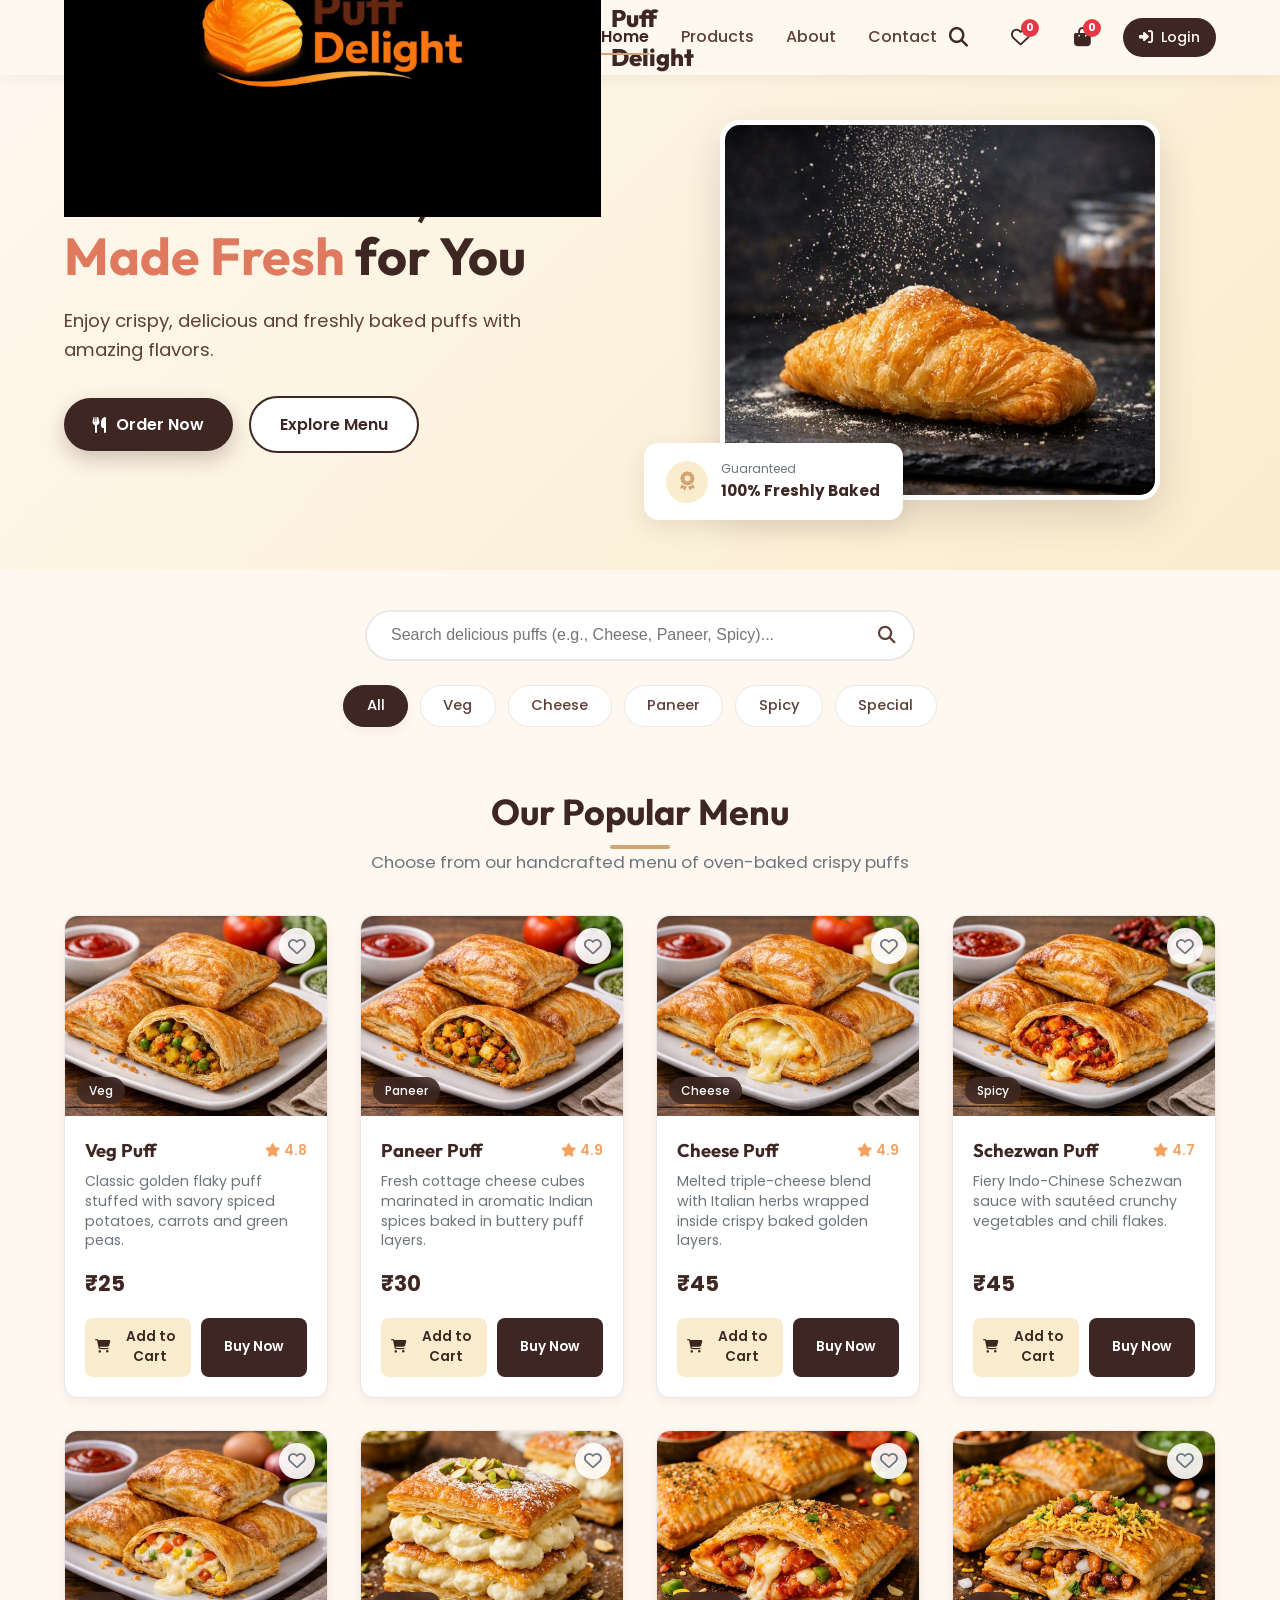
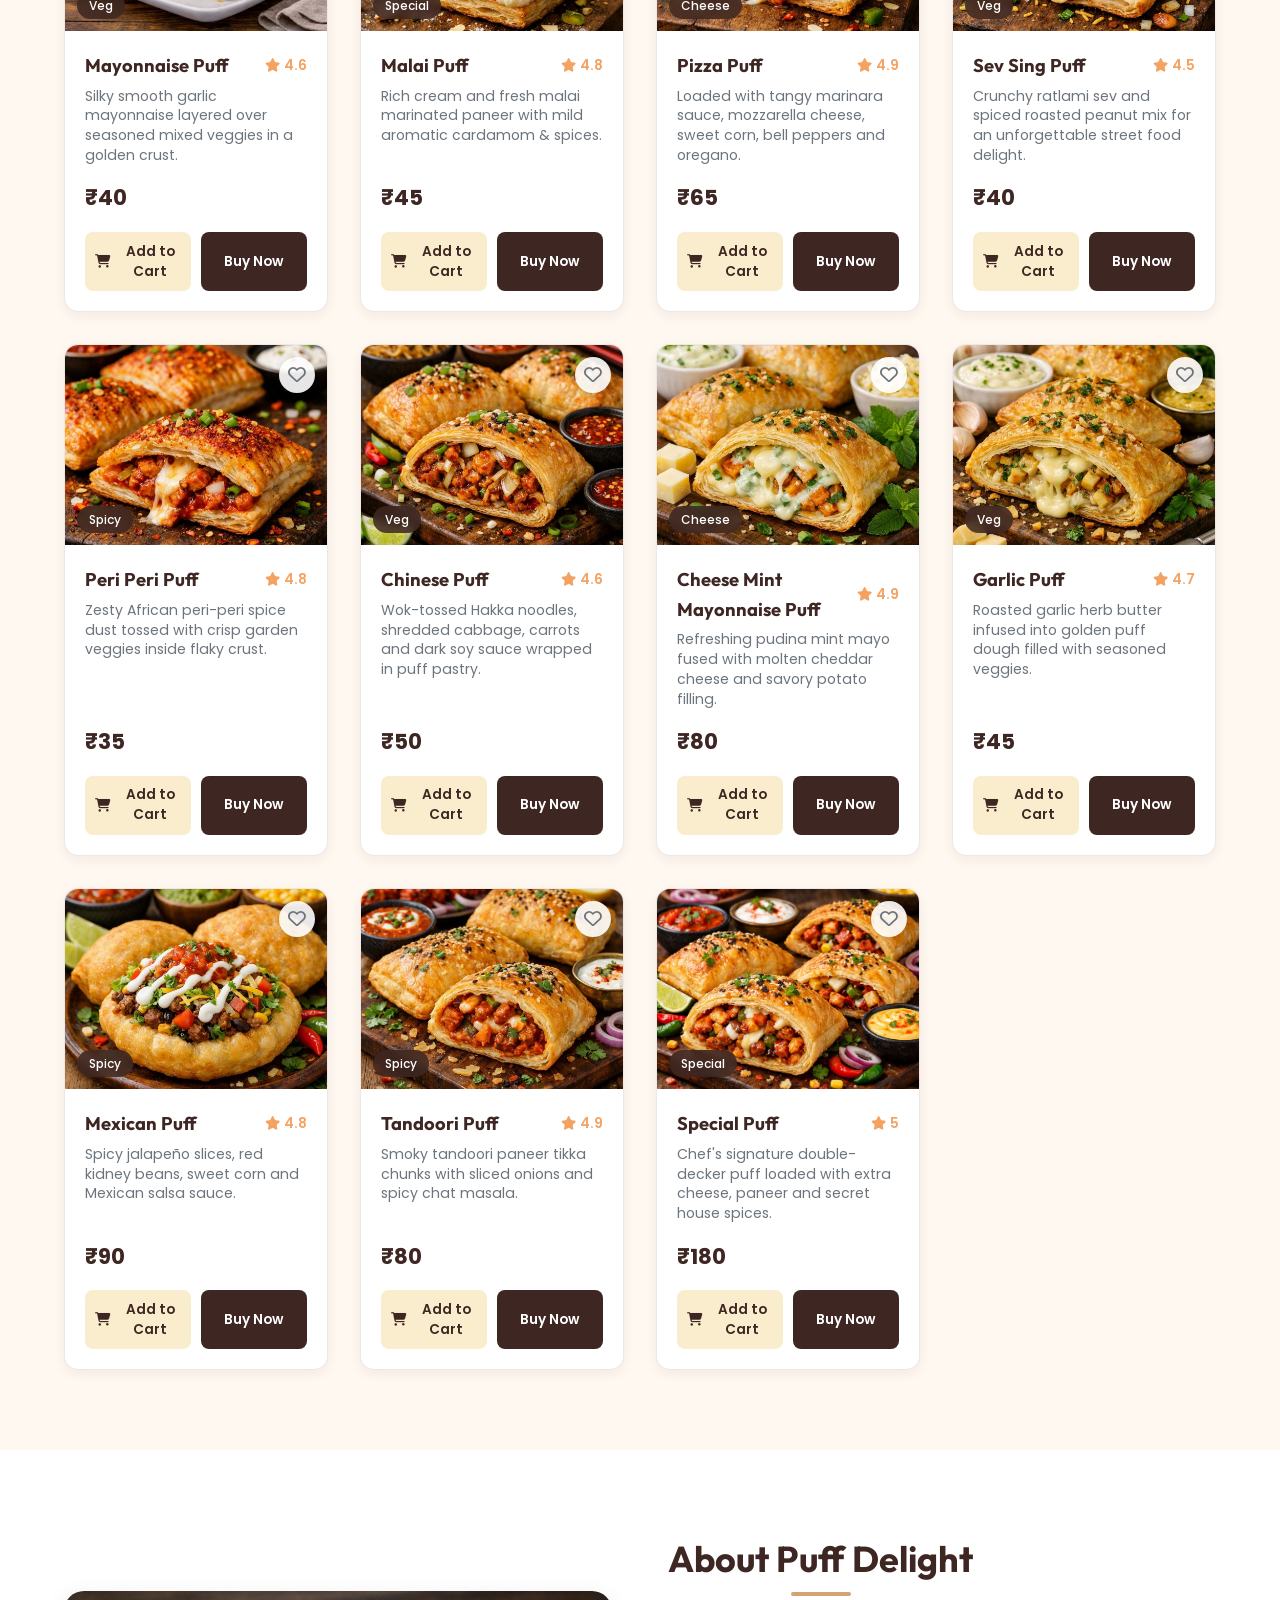
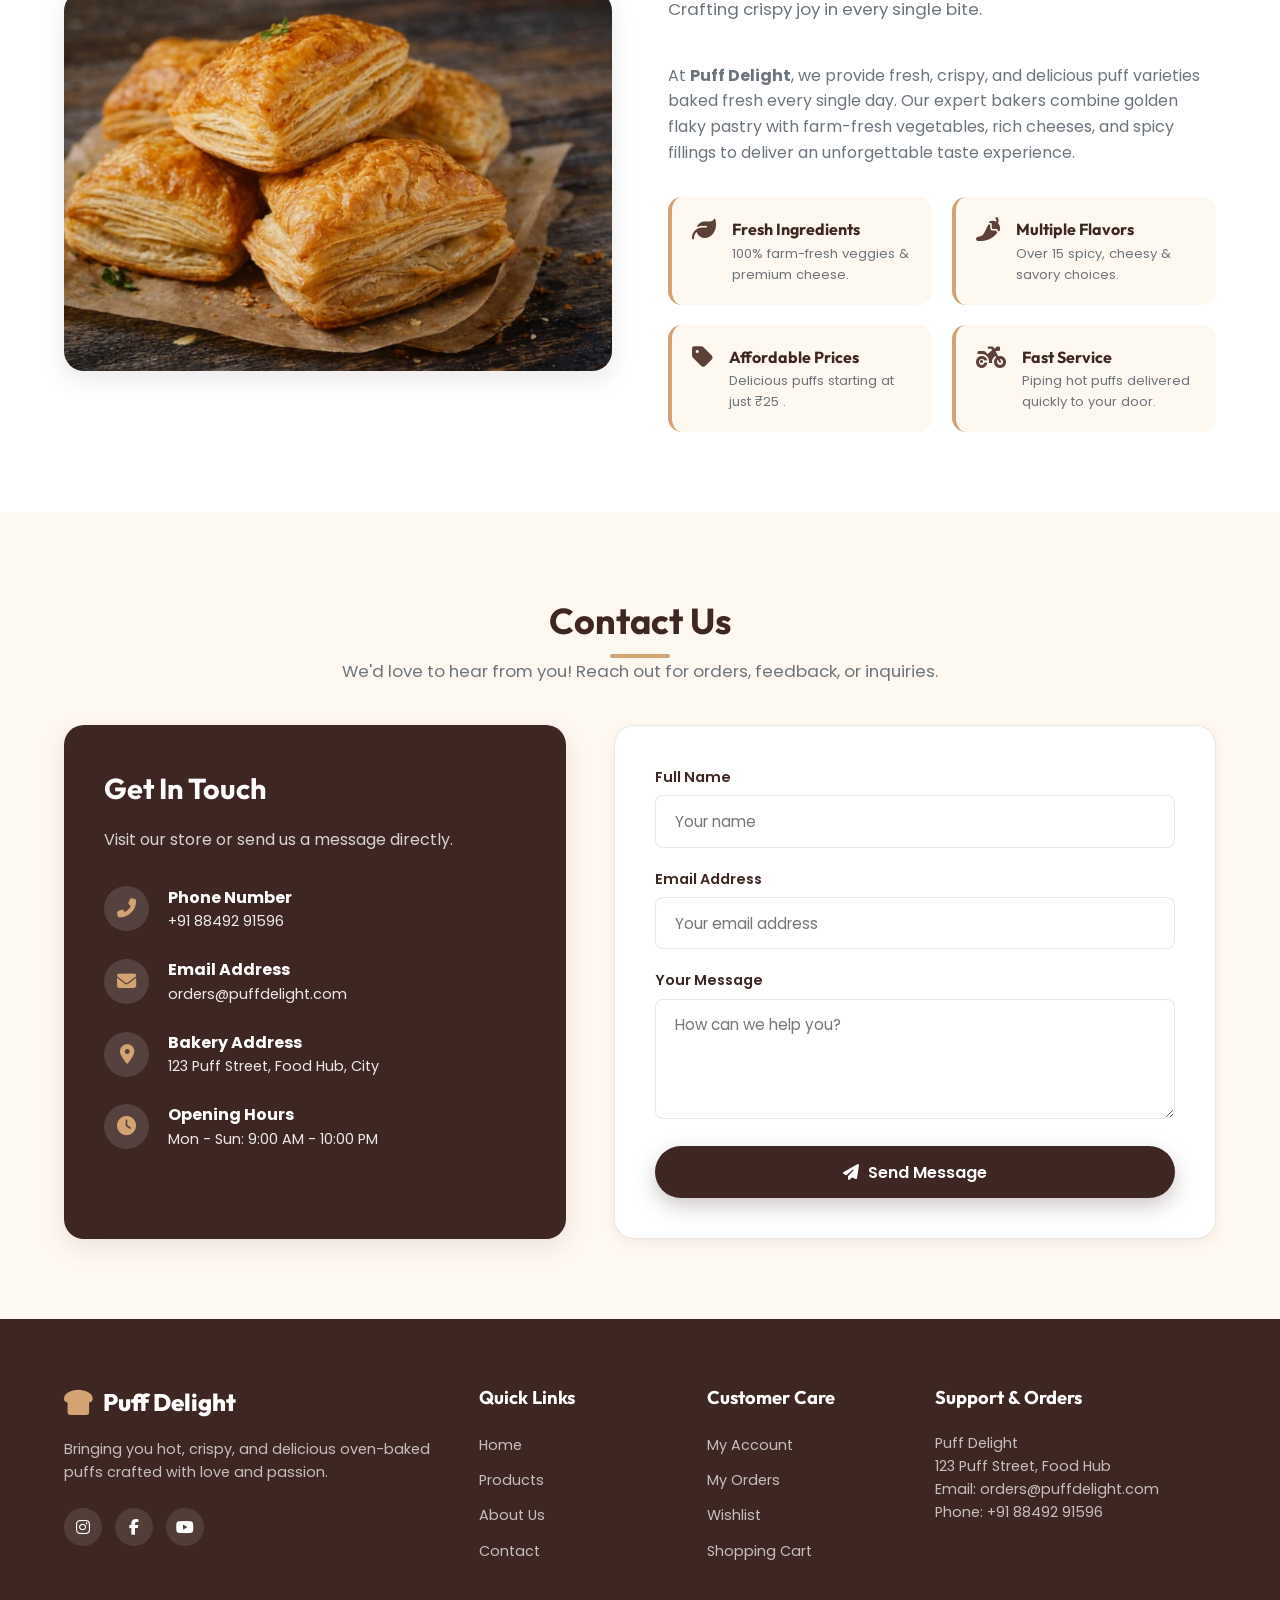
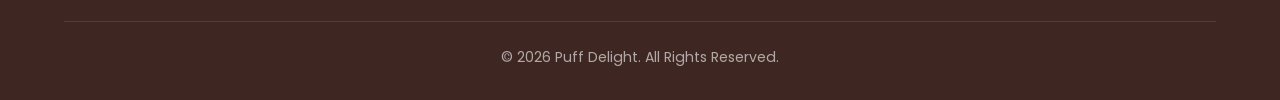
==== commit 5b93c909: "Update index.html" ====
--- a/index.html
+++ b/index.html
@@ -17,7 +17,7 @@
   <nav class="navbar">
     <div class="container nav-container">
       <a href="index.html" class="brand-logo">
-        <i class="fas fa-bread-slice"></i>
+        <img src="pufflogo.jpeg">
         <span>Puff Delight</span>
       </a>
 
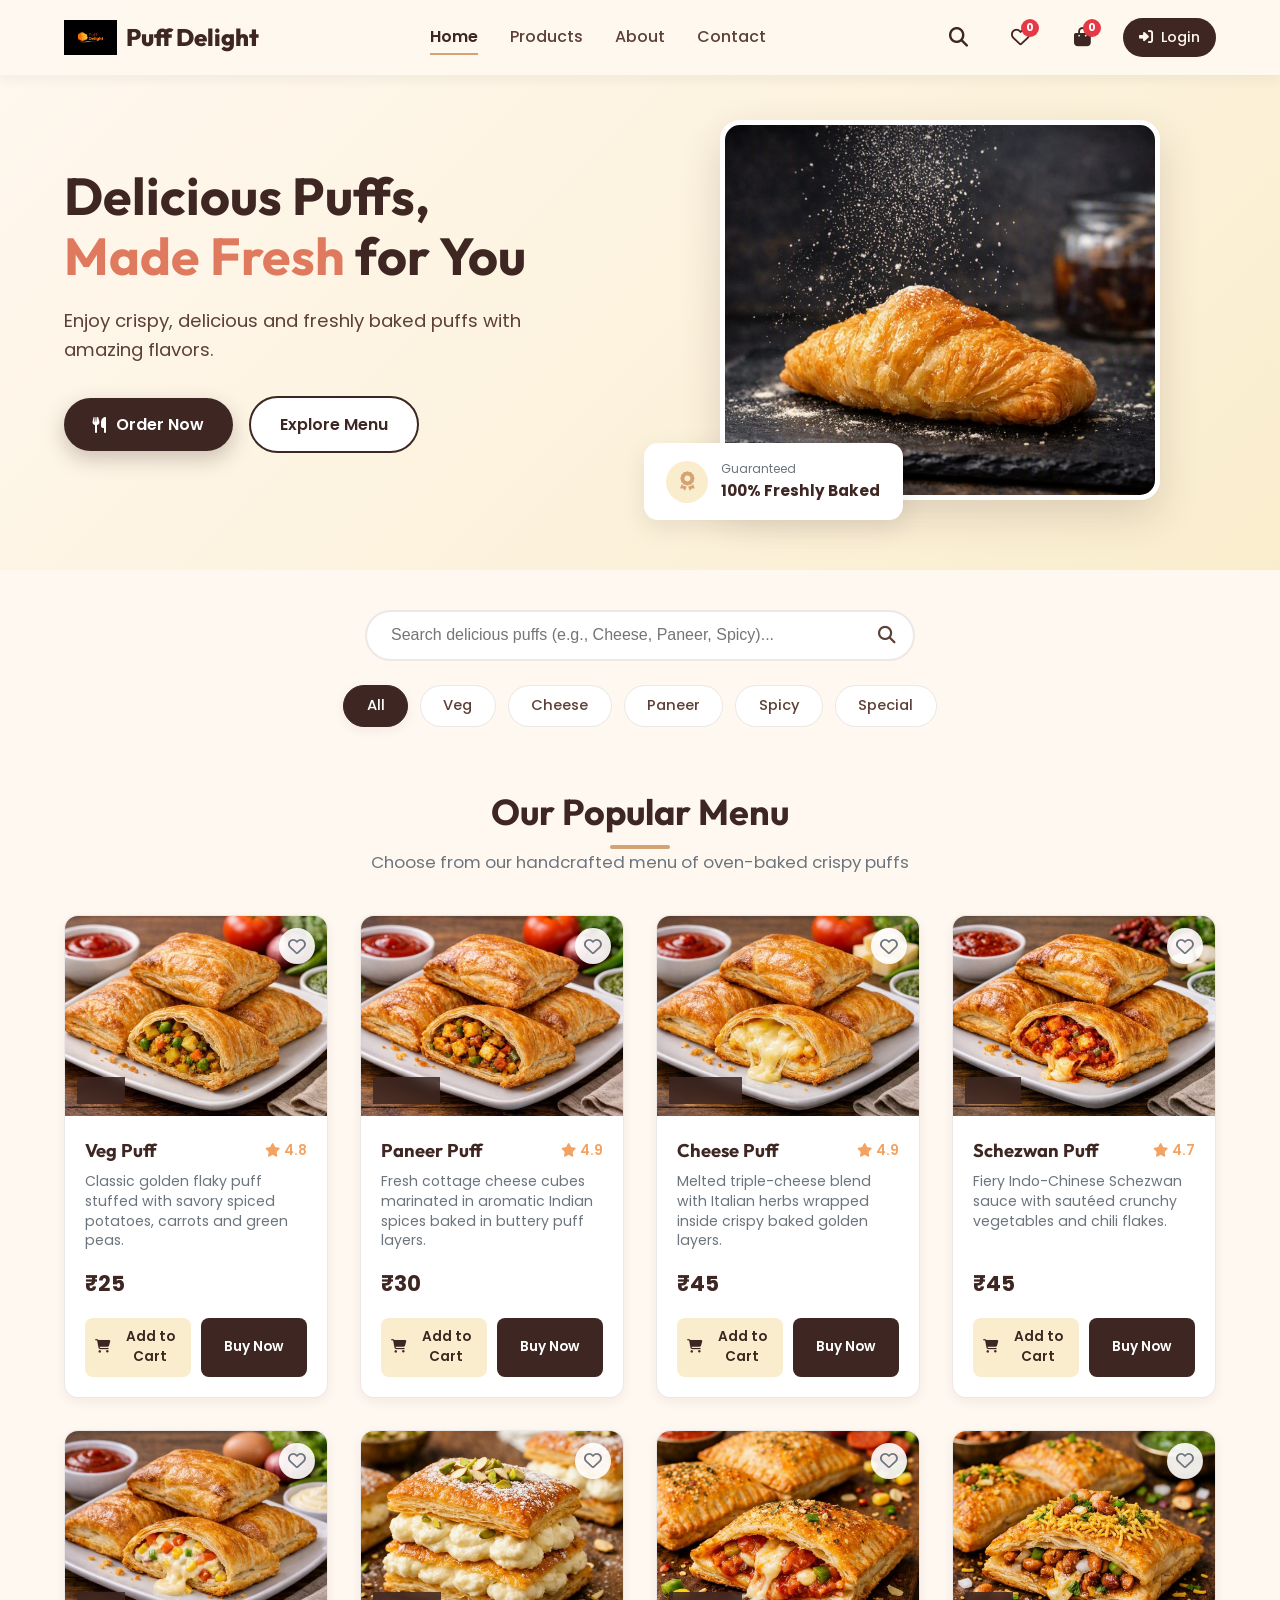
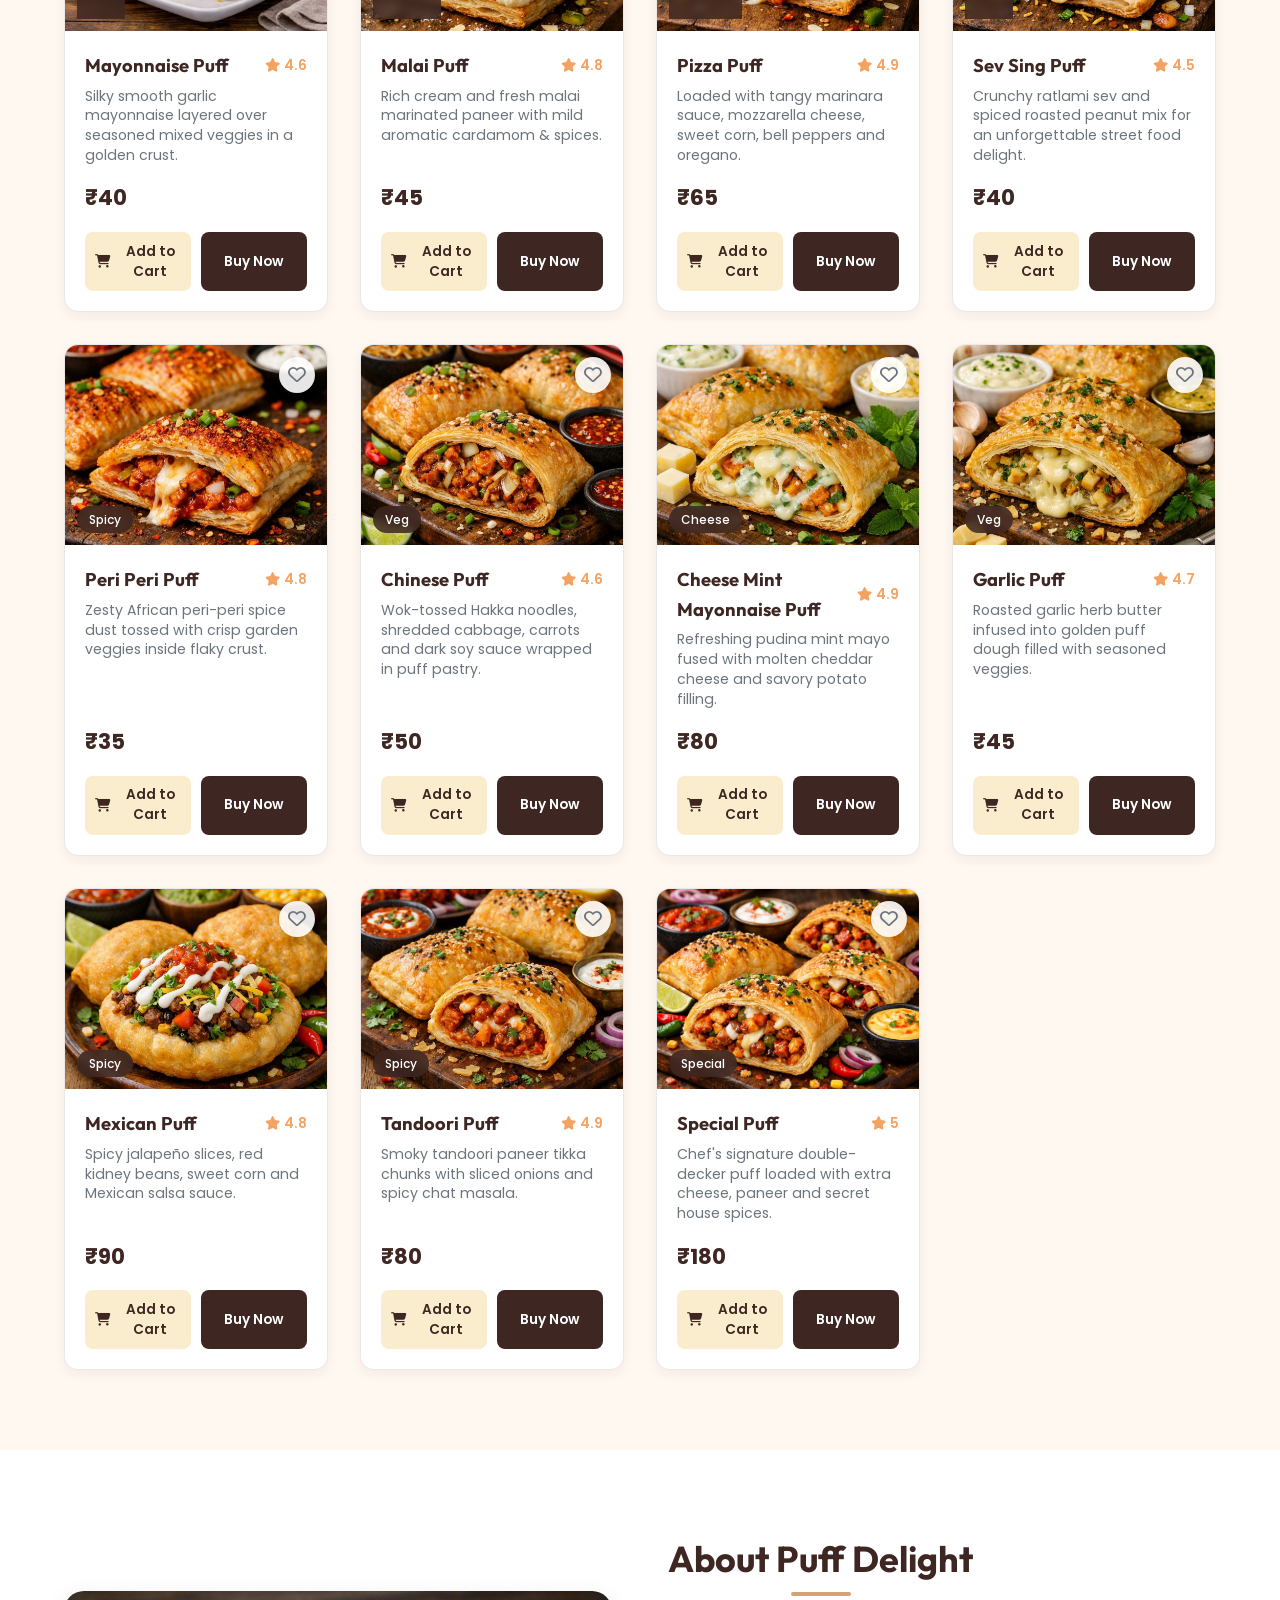
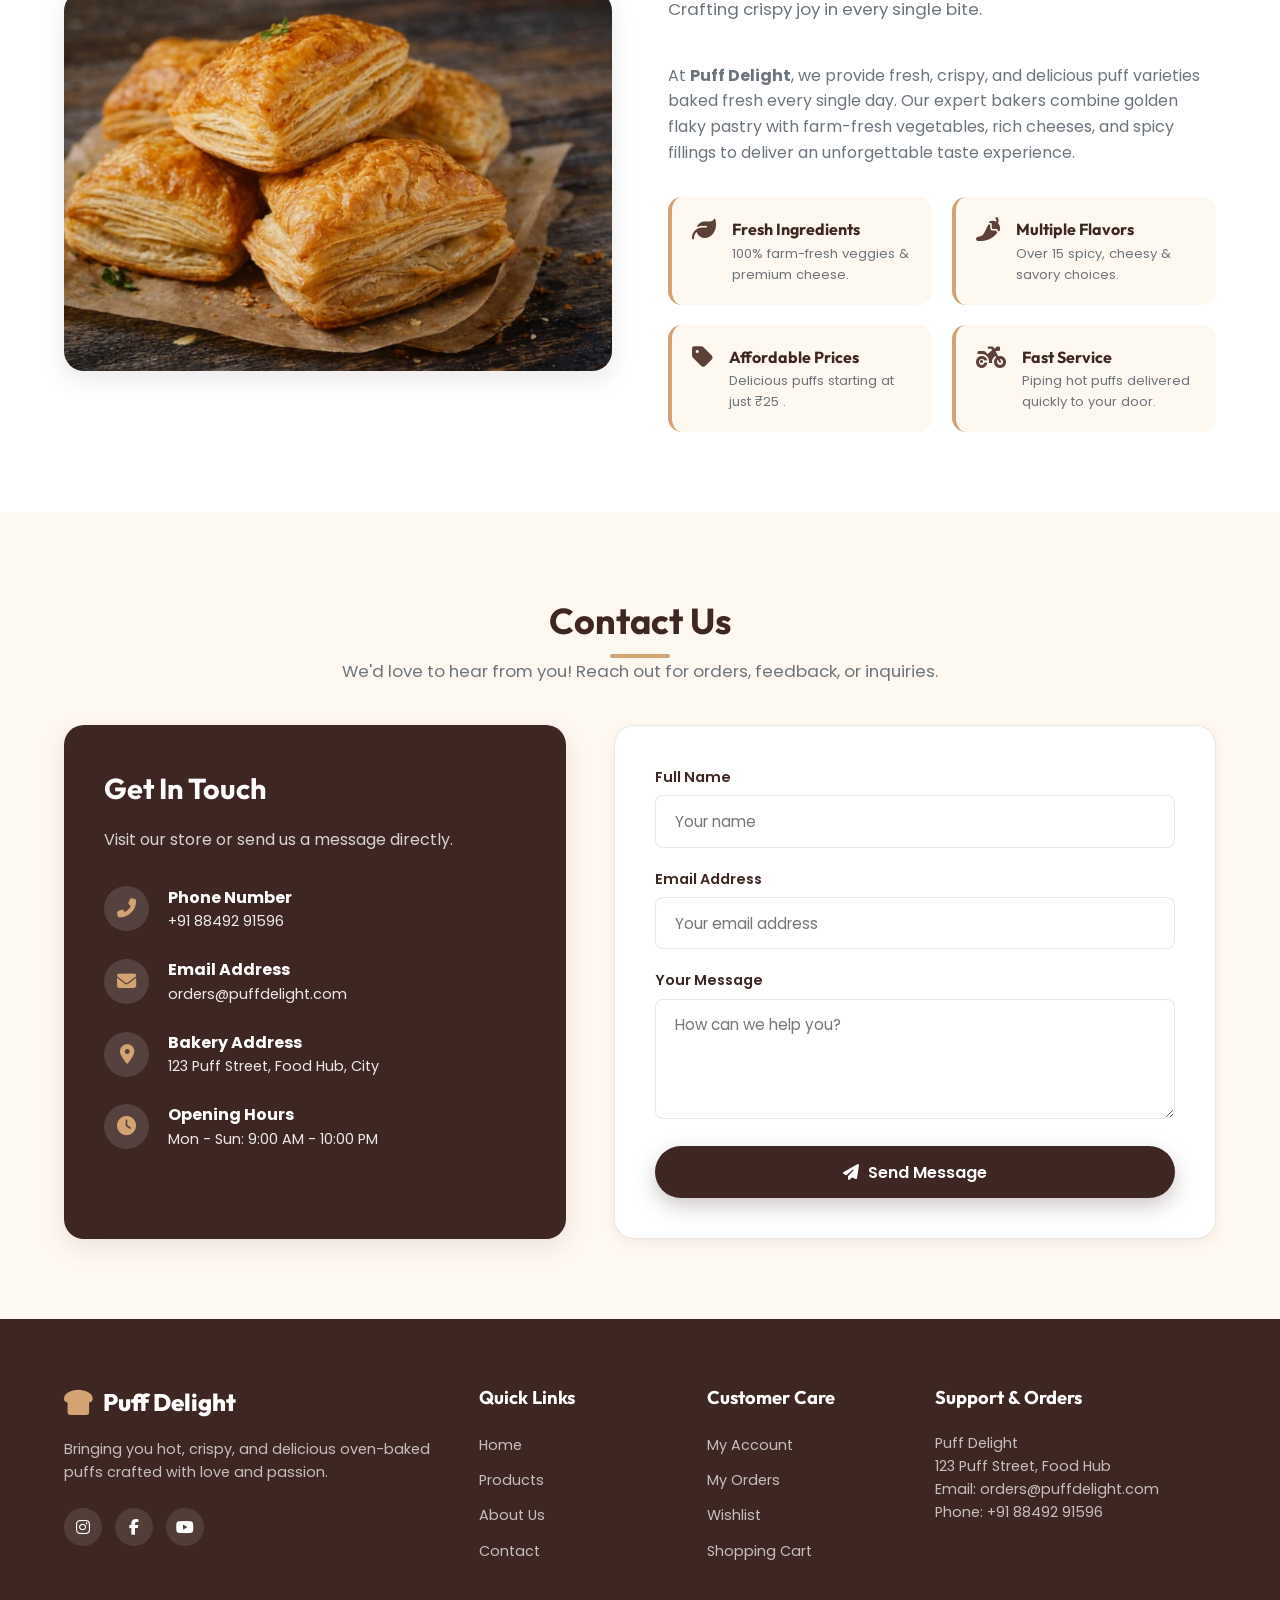
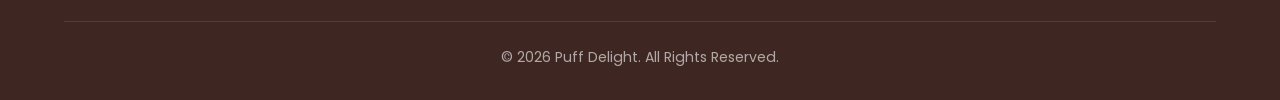
==== commit 8b270f98: "Update index.html" ====
--- a/index.html
+++ b/index.html
@@ -17,7 +17,7 @@
   <nav class="navbar">
     <div class="container nav-container">
       <a href="index.html" class="brand-logo">
-        <img src="pufflogo.jpeg">
+        <img src="pufflogo.jpeg" alt="Puff Delight Logo" style="height: 35px;">
         <span>Puff Delight</span>
       </a>
 
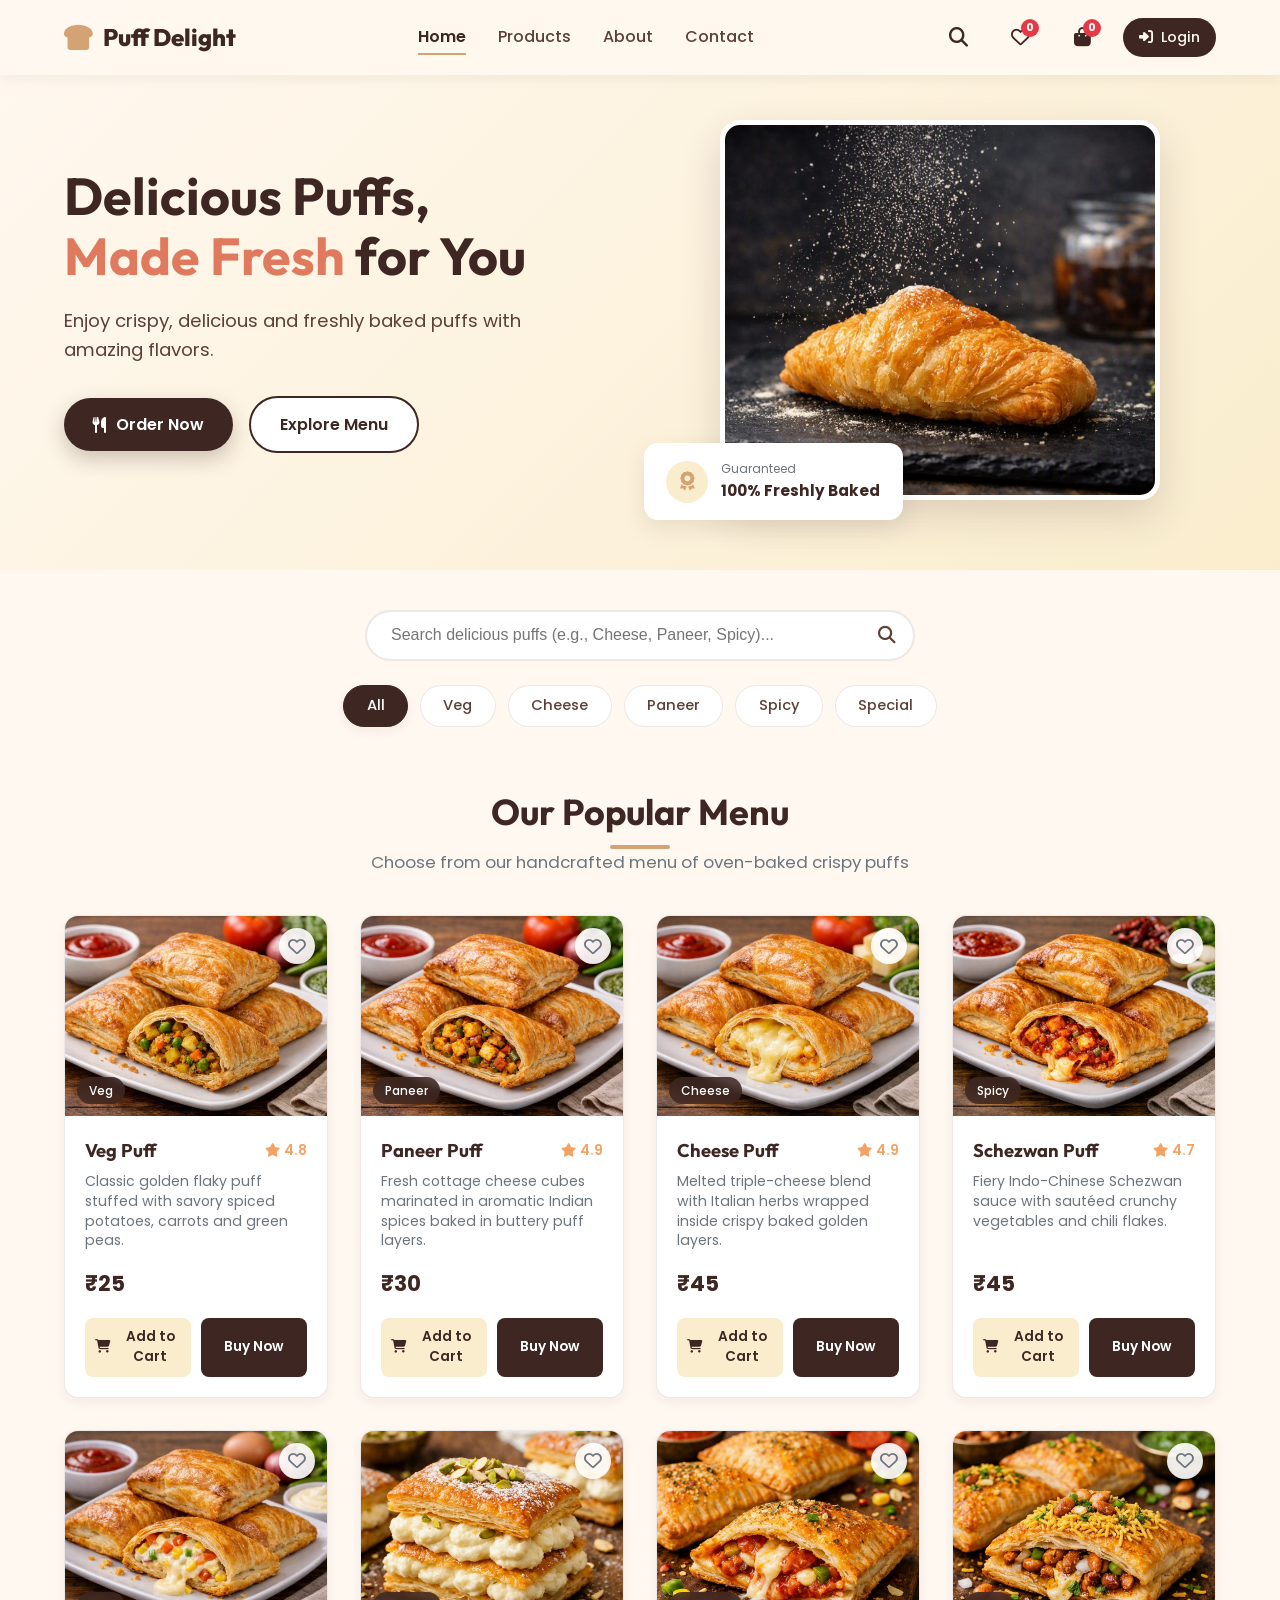
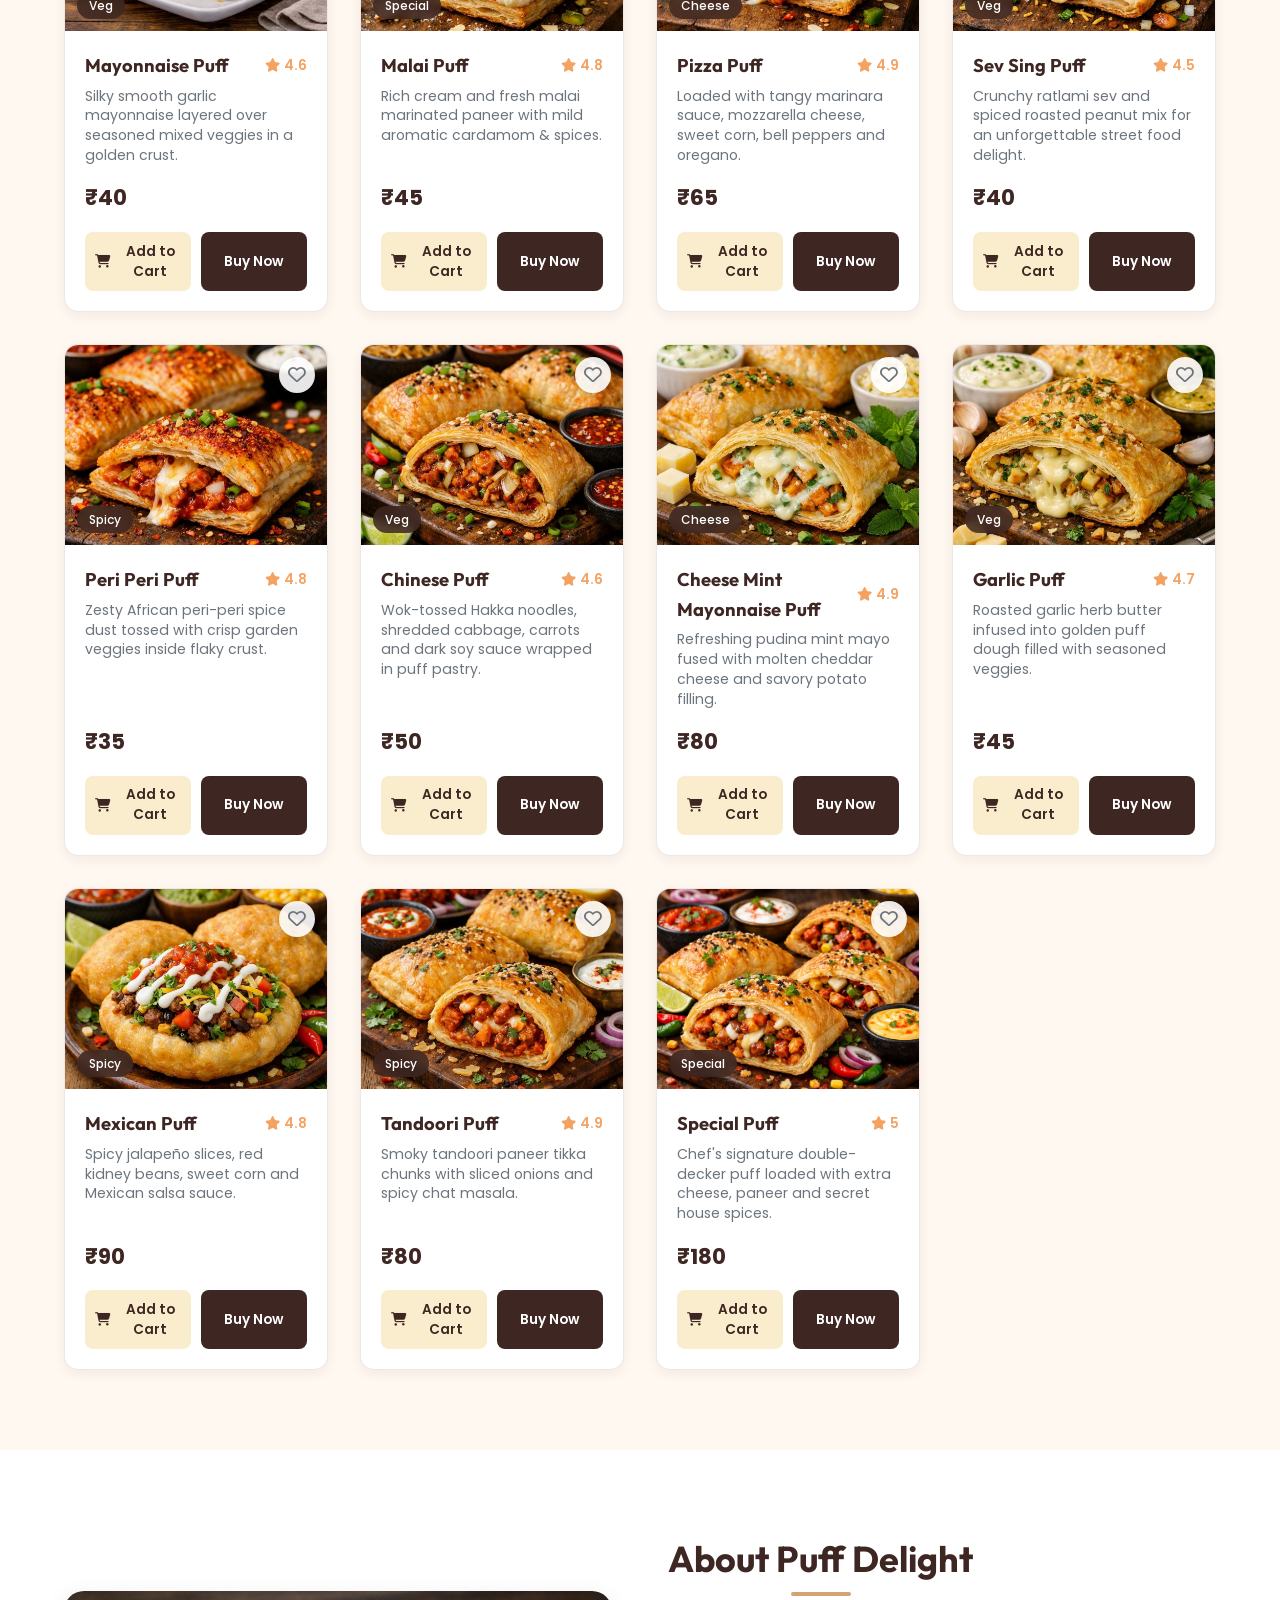
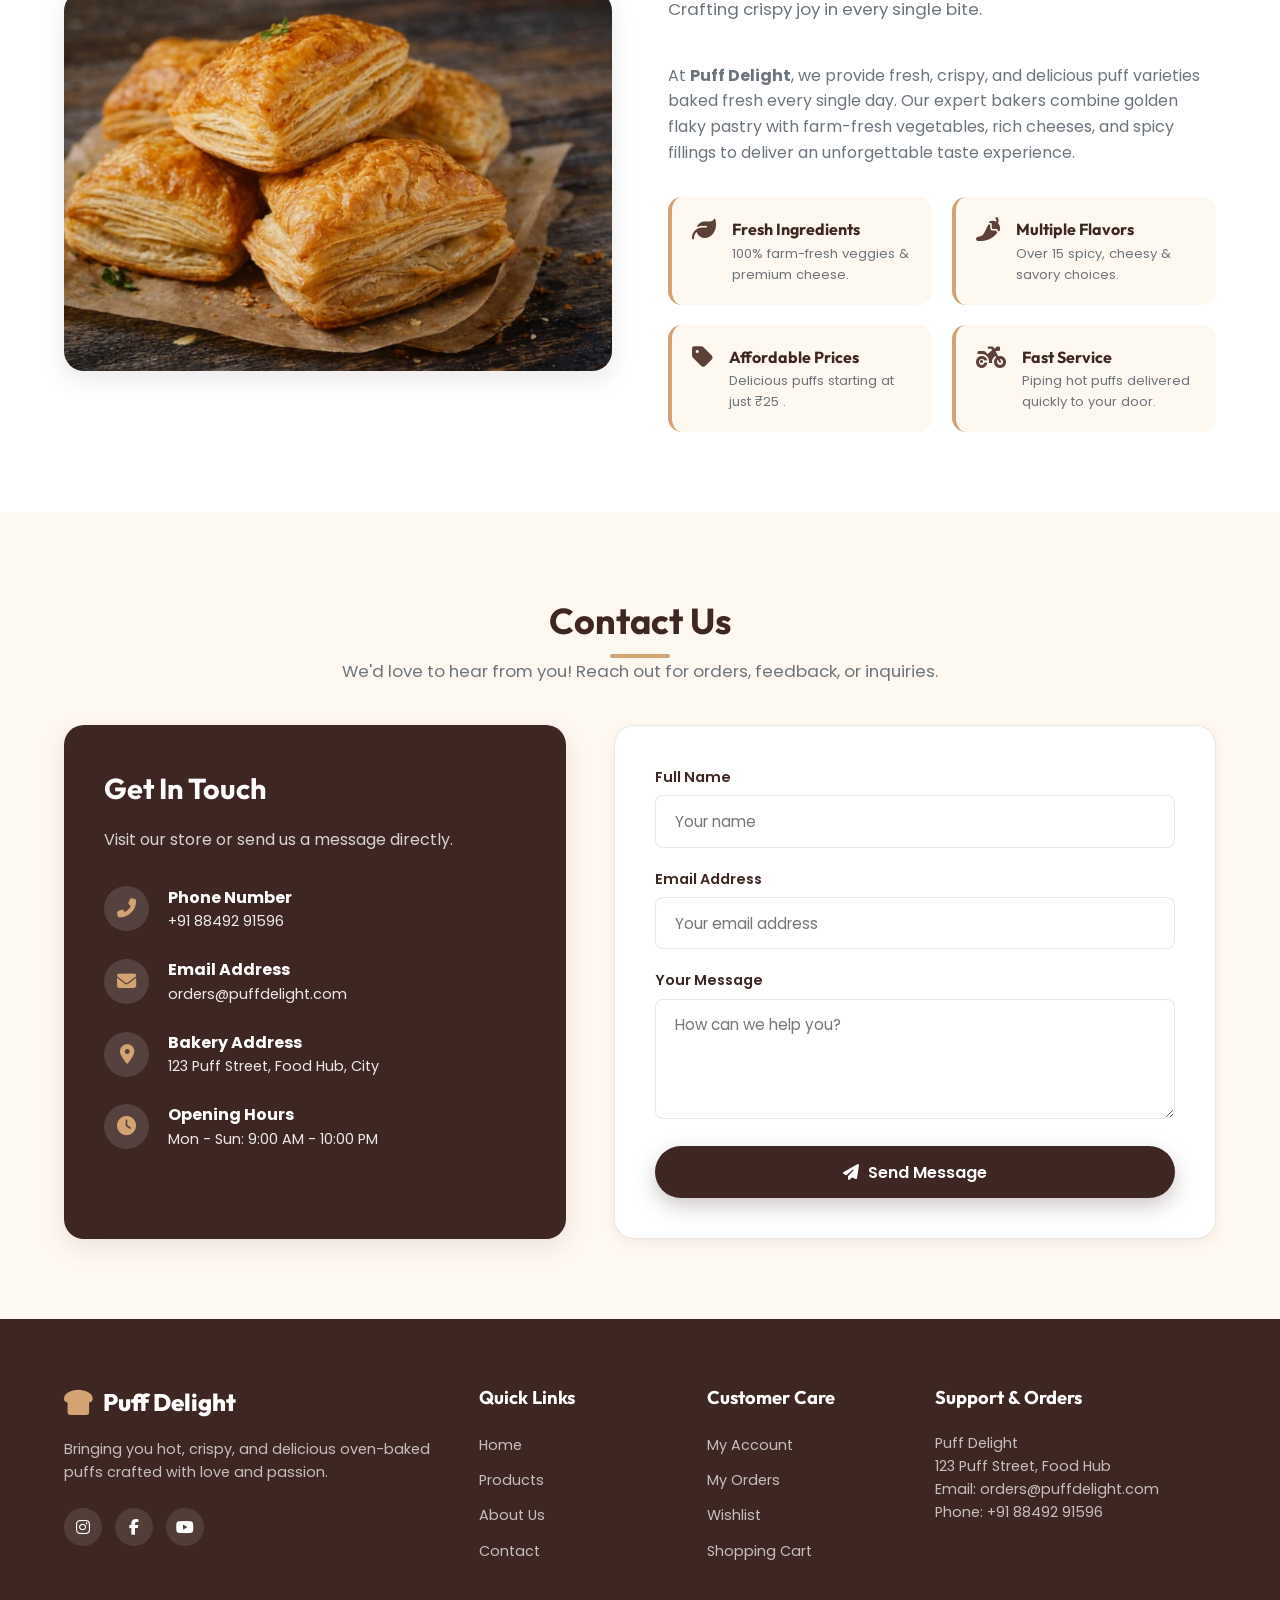
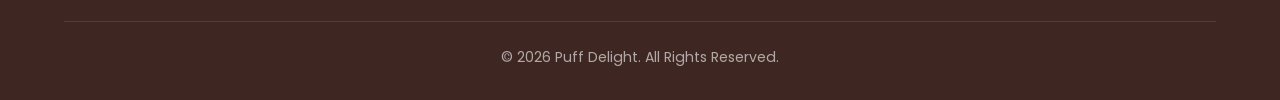
==== commit 814ea8c0: "Replace logo image with font icon in navbar" ====
--- a/index.html
+++ b/index.html
@@ -17,7 +17,7 @@
   <nav class="navbar">
     <div class="container nav-container">
       <a href="index.html" class="brand-logo">
-        <img src="pufflogo.jpeg" alt="Puff Delight Logo" style="height: 35px;">
+         <i class="fas fa-bread-slice"></i>
         <span>Puff Delight</span>
       </a>
 
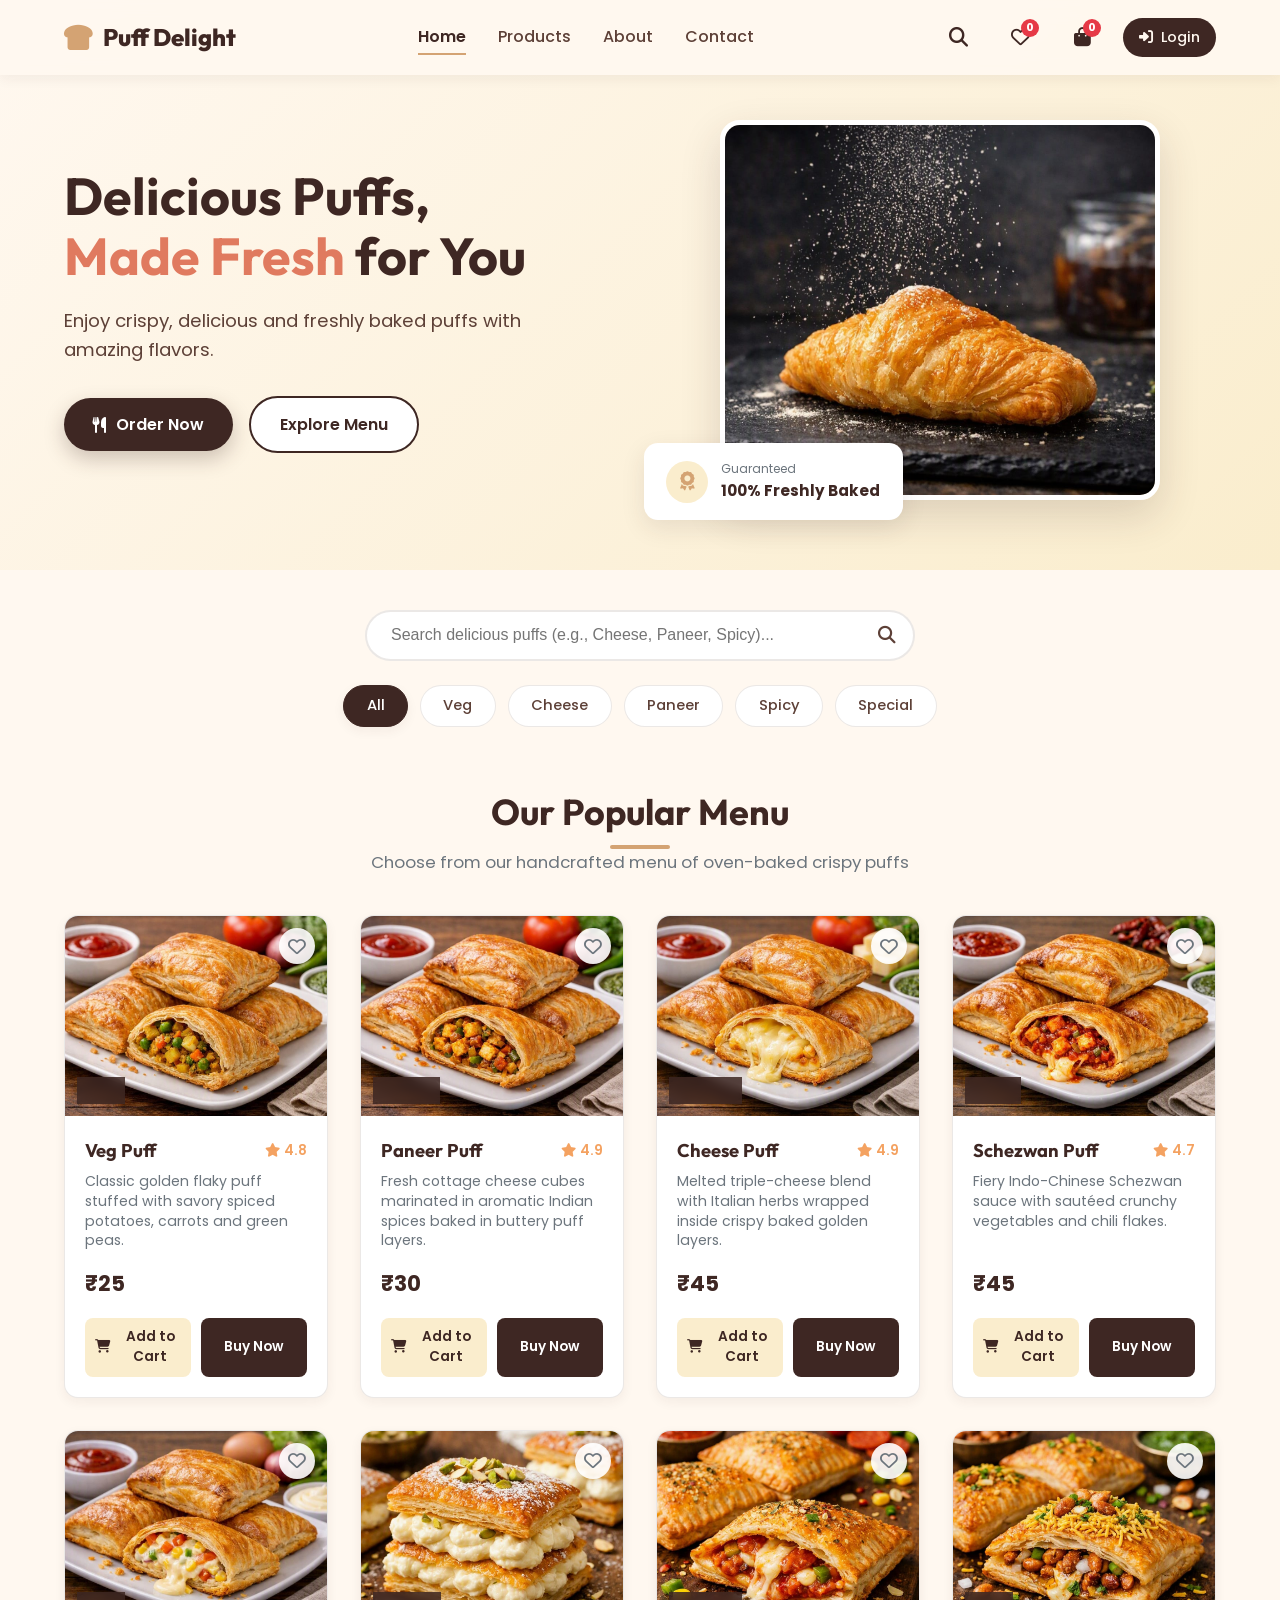
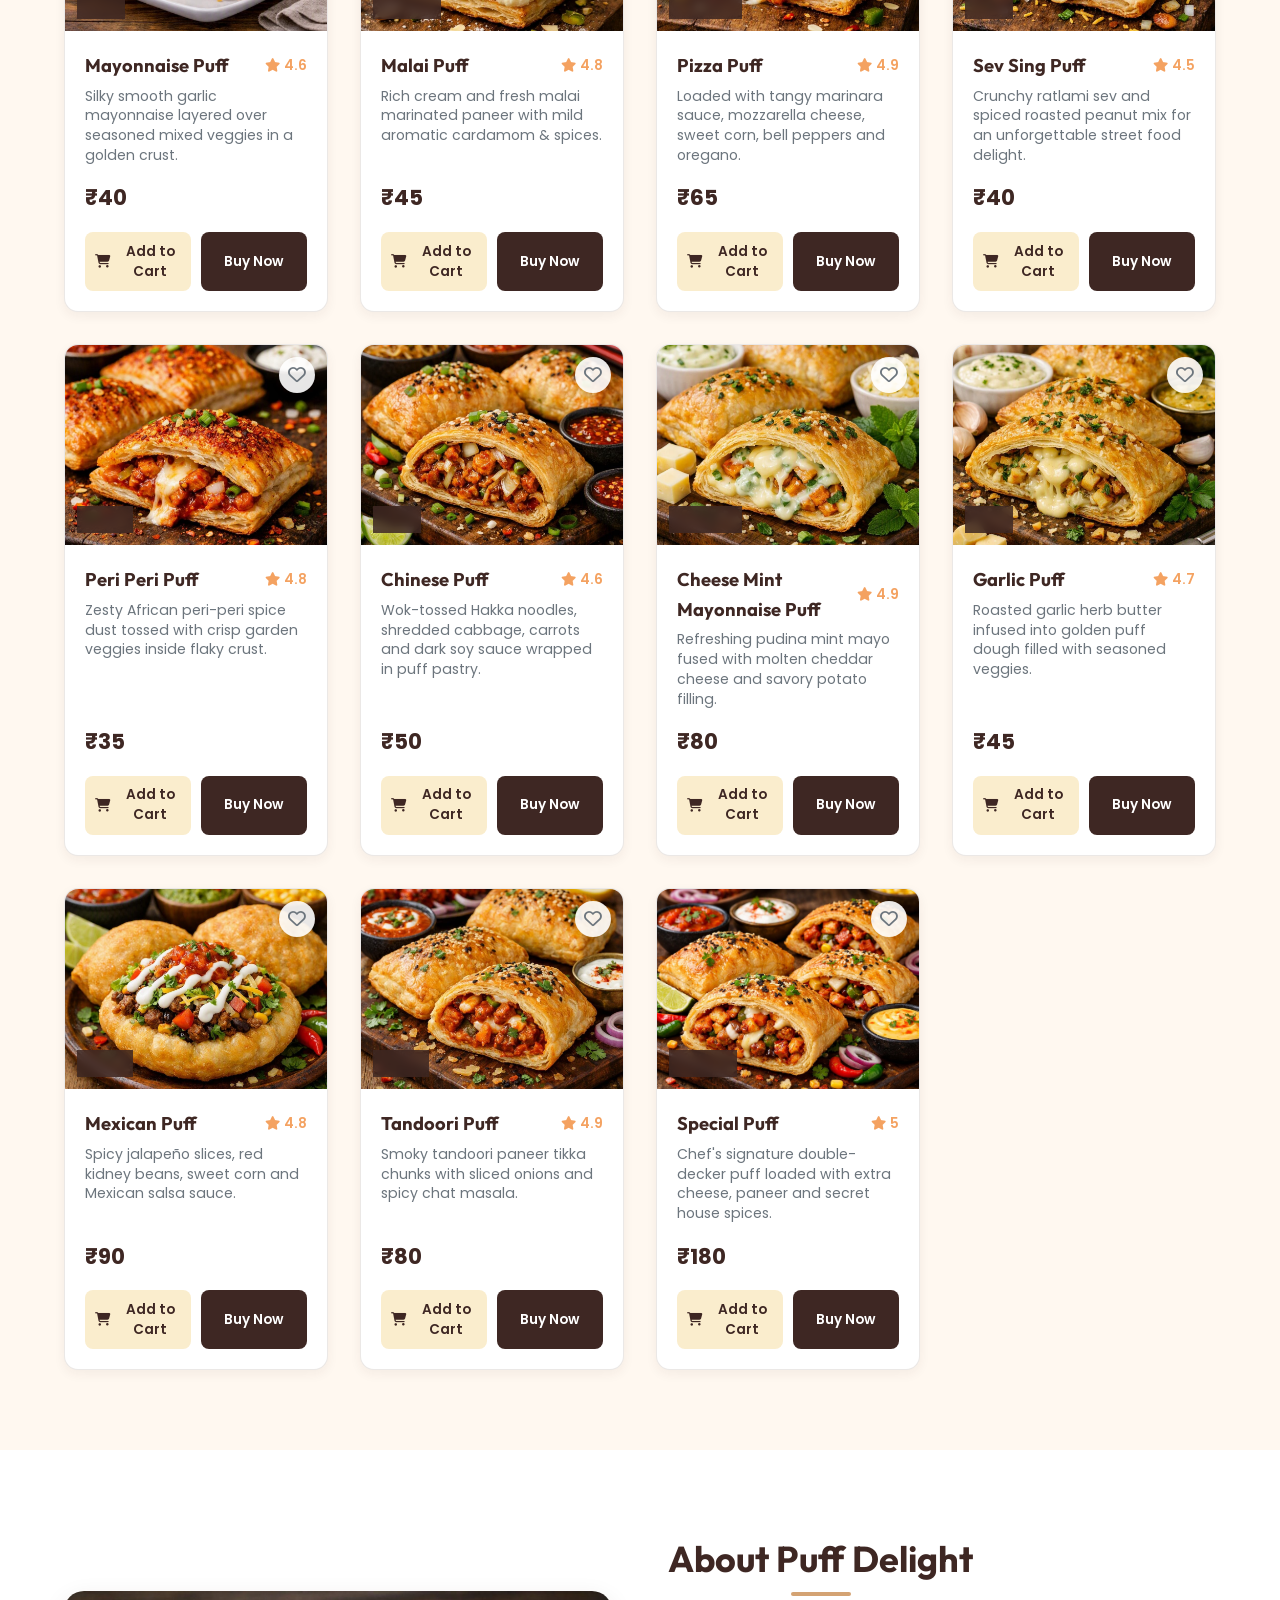
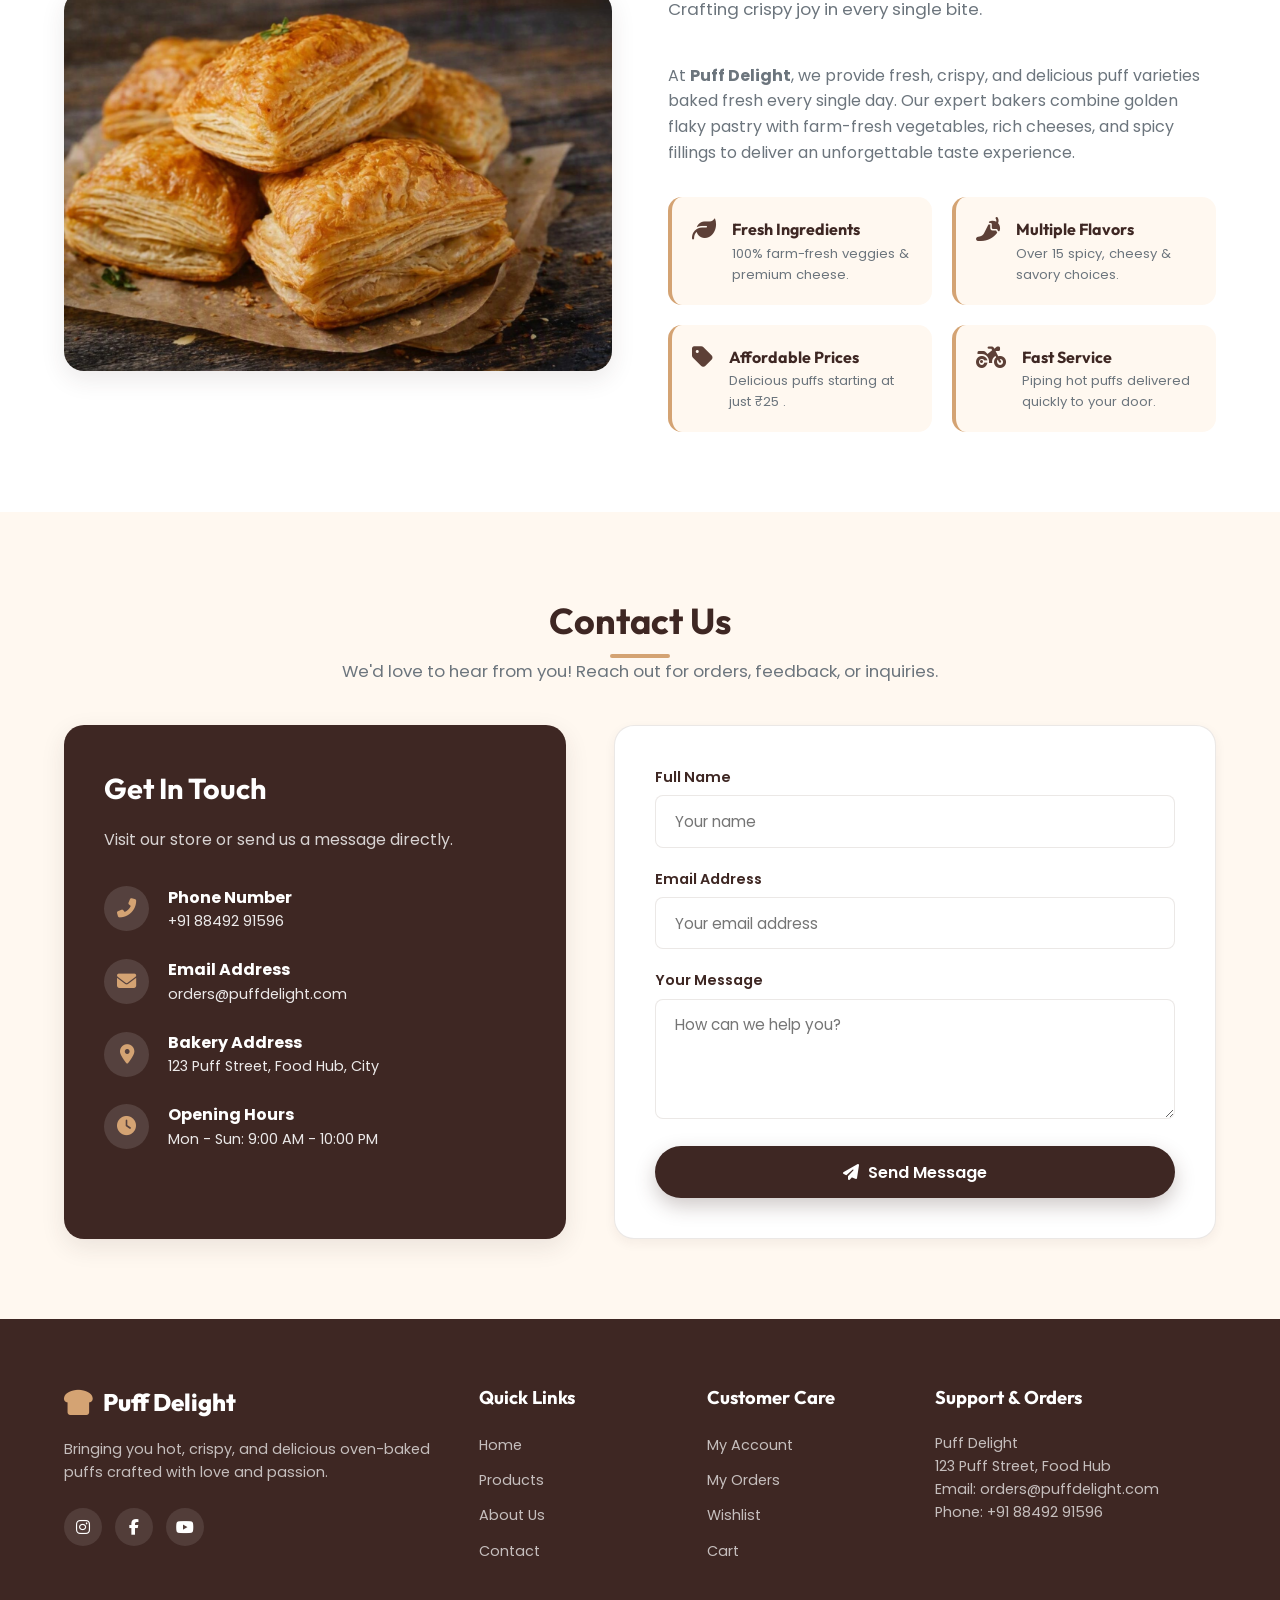
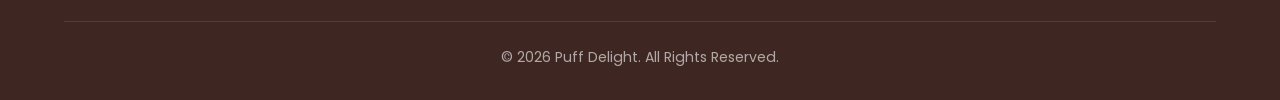
==== commit 72c763f1: "Update index.html" ====
--- a/index.html
+++ b/index.html
@@ -275,7 +275,7 @@
             <li><a href="account.html">My Account</a></li>
             <li><a href="account.html">My Orders</a></li>
             <li><a href="javascript:void(0)" onclick="openDrawer('wishlist-drawer')">Wishlist</a></li>
-            <li><a href="javascript:void(0)" onclick="openDrawer('cart-drawer')">Shopping Cart</a></li>
+            <li><a href="javascript:void(0)" onclick="openDrawer('cart-drawer')"> Cart</a></li>
           </ul>
         </div>
 
@@ -300,7 +300,7 @@
   <div class="drawer-overlay" id="cart-drawer" onclick="if(event.target === this) closeDrawer('cart-drawer')">
     <div class="drawer-panel">
       <div class="drawer-header">
-        <h3><i class="fas fa-shopping-basket"></i> Your Shopping Cart</h3>
+        <h3><i class="fas fa-shopping-basket"></i> You Cart</h3>
         <button class="close-drawer-btn" onclick="closeDrawer('cart-drawer')">
           <i class="fas fa-times"></i>
         </button>
@@ -321,7 +321,7 @@
         </div>
         <div style="display: flex; gap: 0.8rem; margin-top: 1rem;">
           <button class="btn btn-secondary" style="flex: 1; font-size: 0.88rem;" onclick="closeDrawer('cart-drawer')">
-            Continue Shopping
+            Continue
           </button>
           <button class="btn btn-primary" style="flex: 1; font-size: 0.88rem;" onclick="proceedToCheckout()">
             Checkout
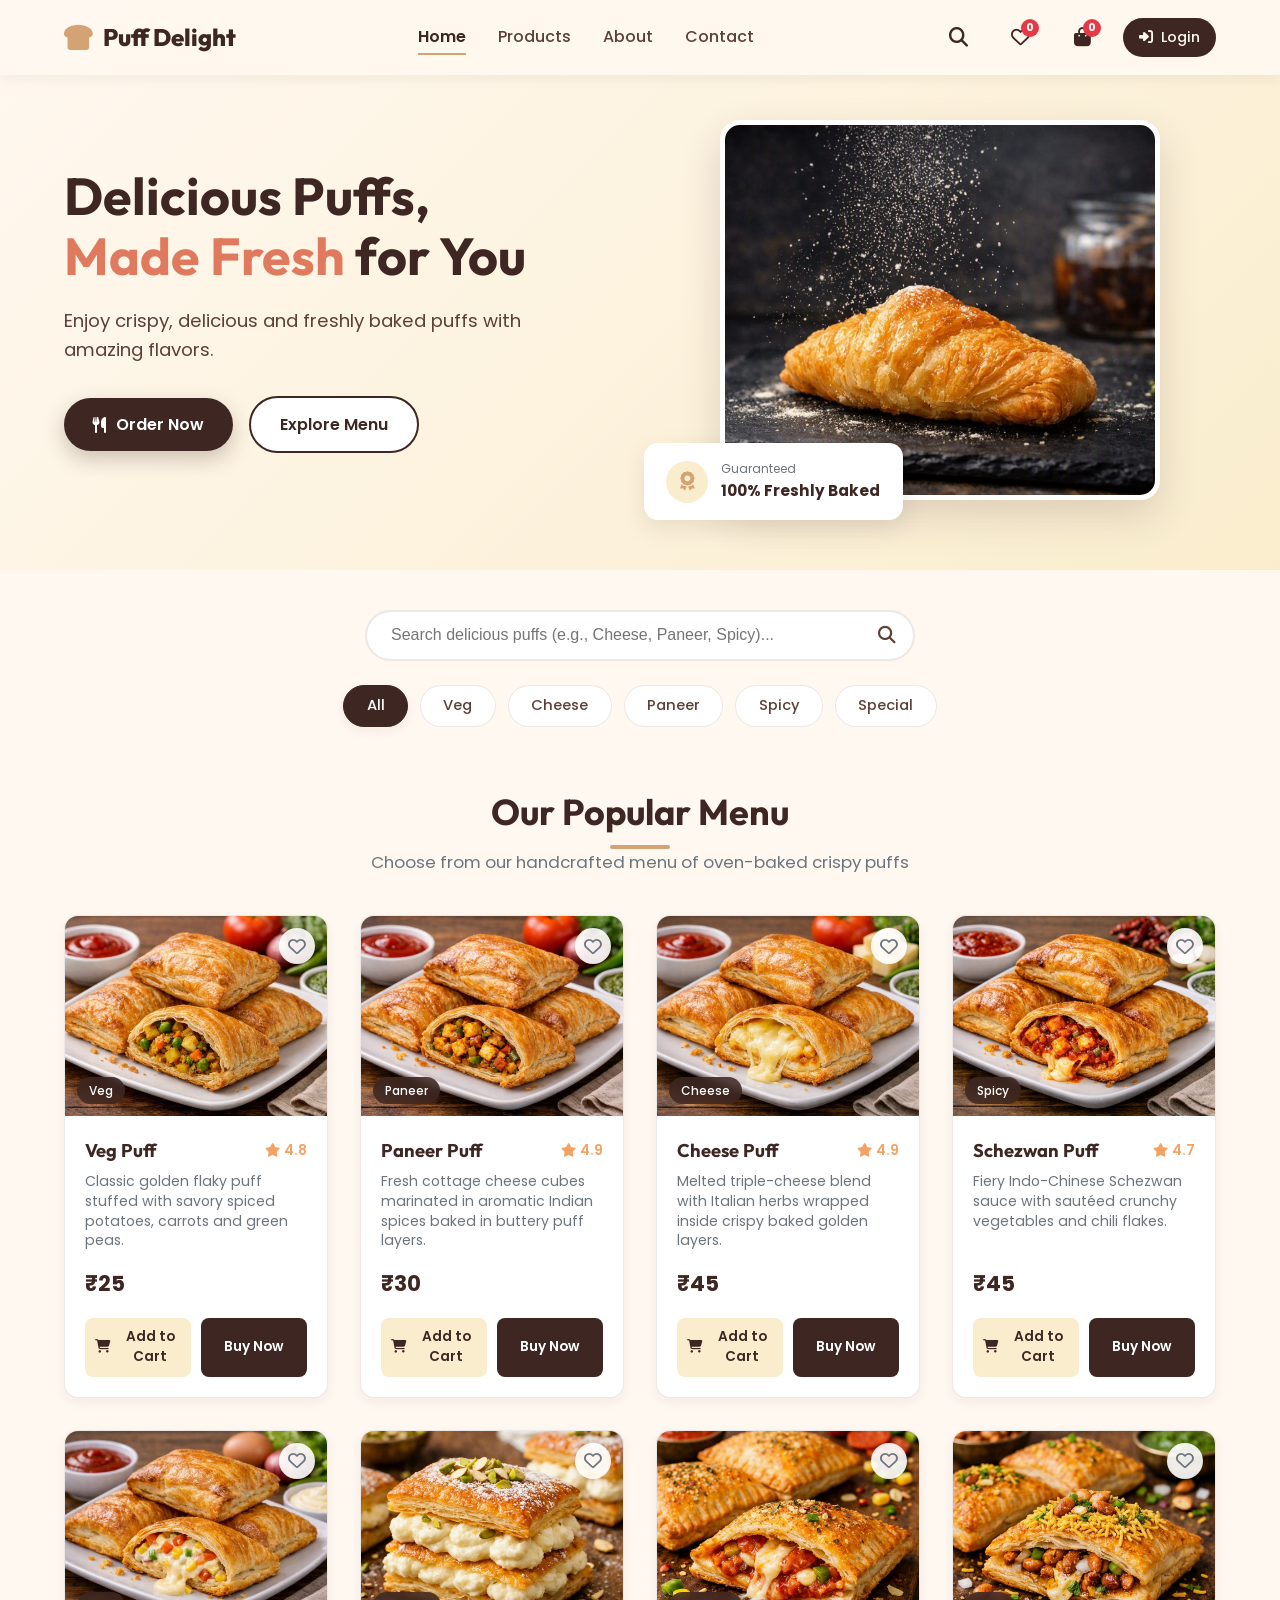
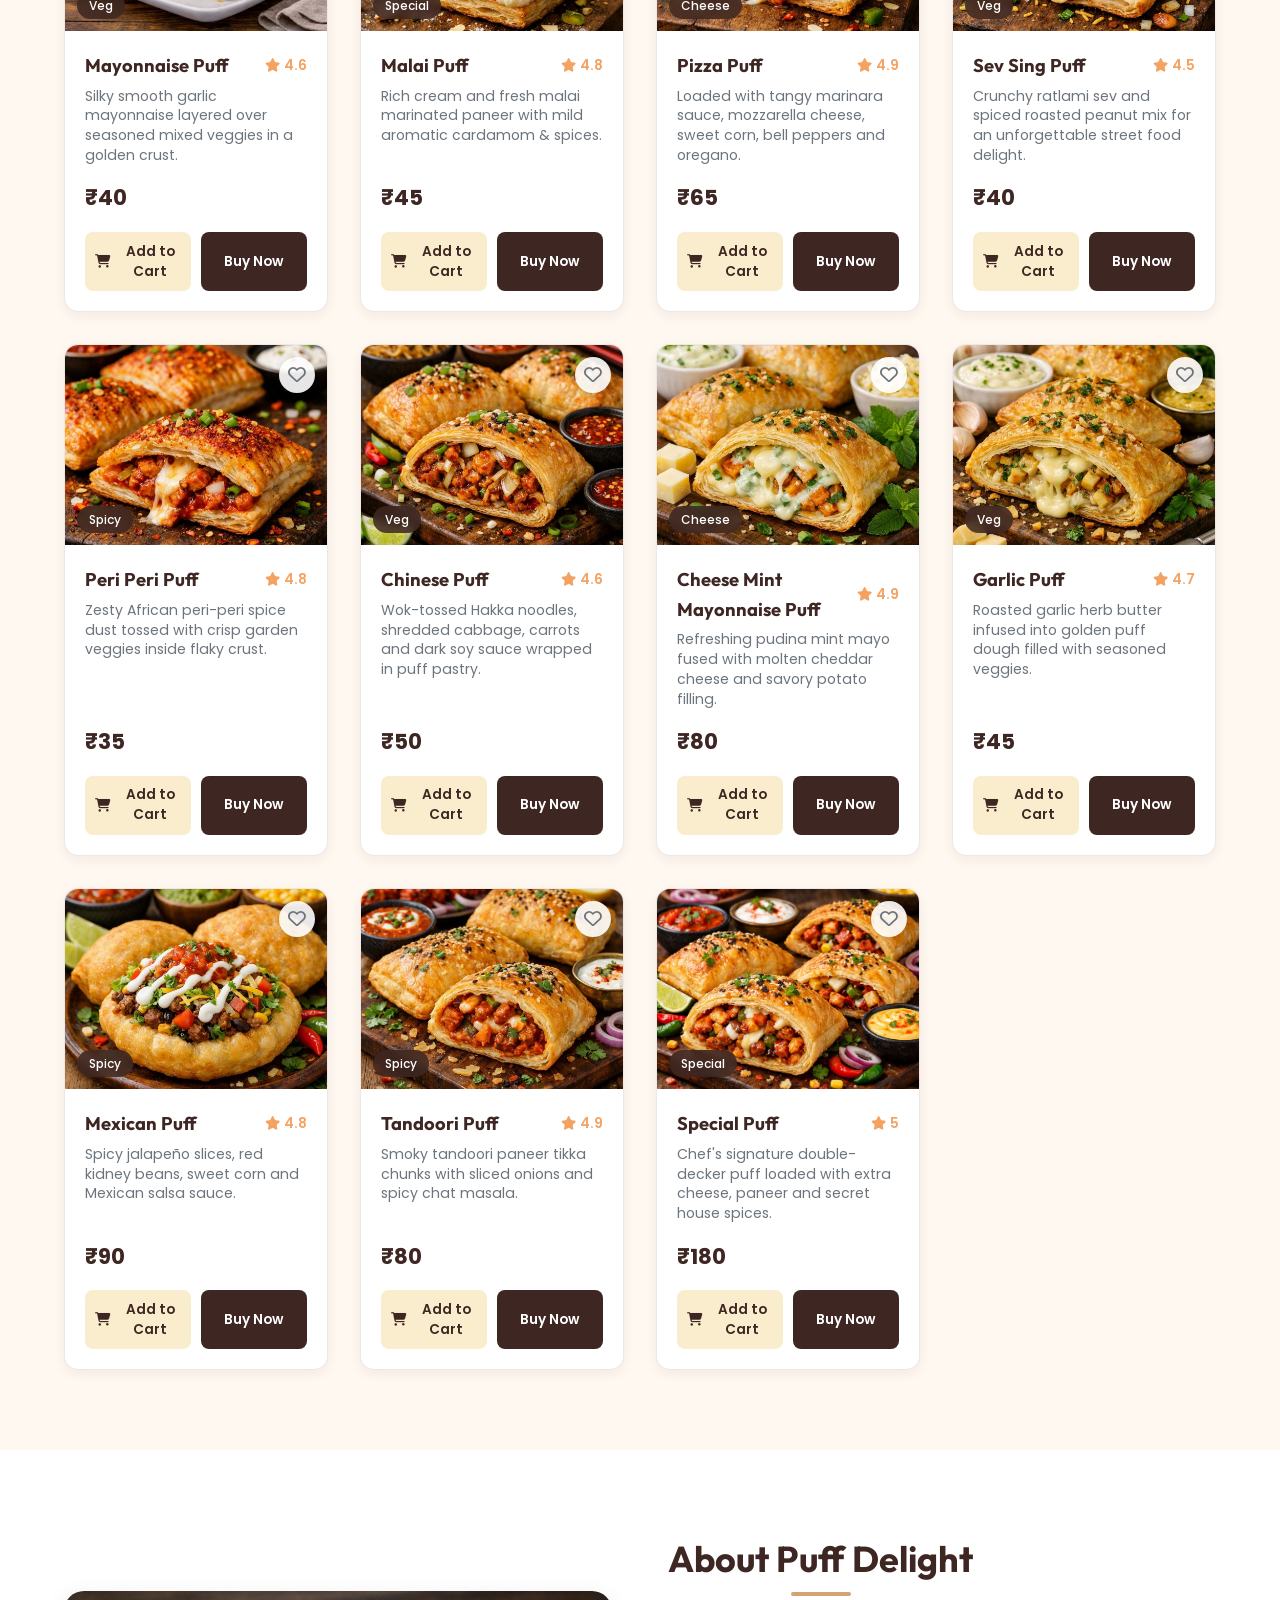
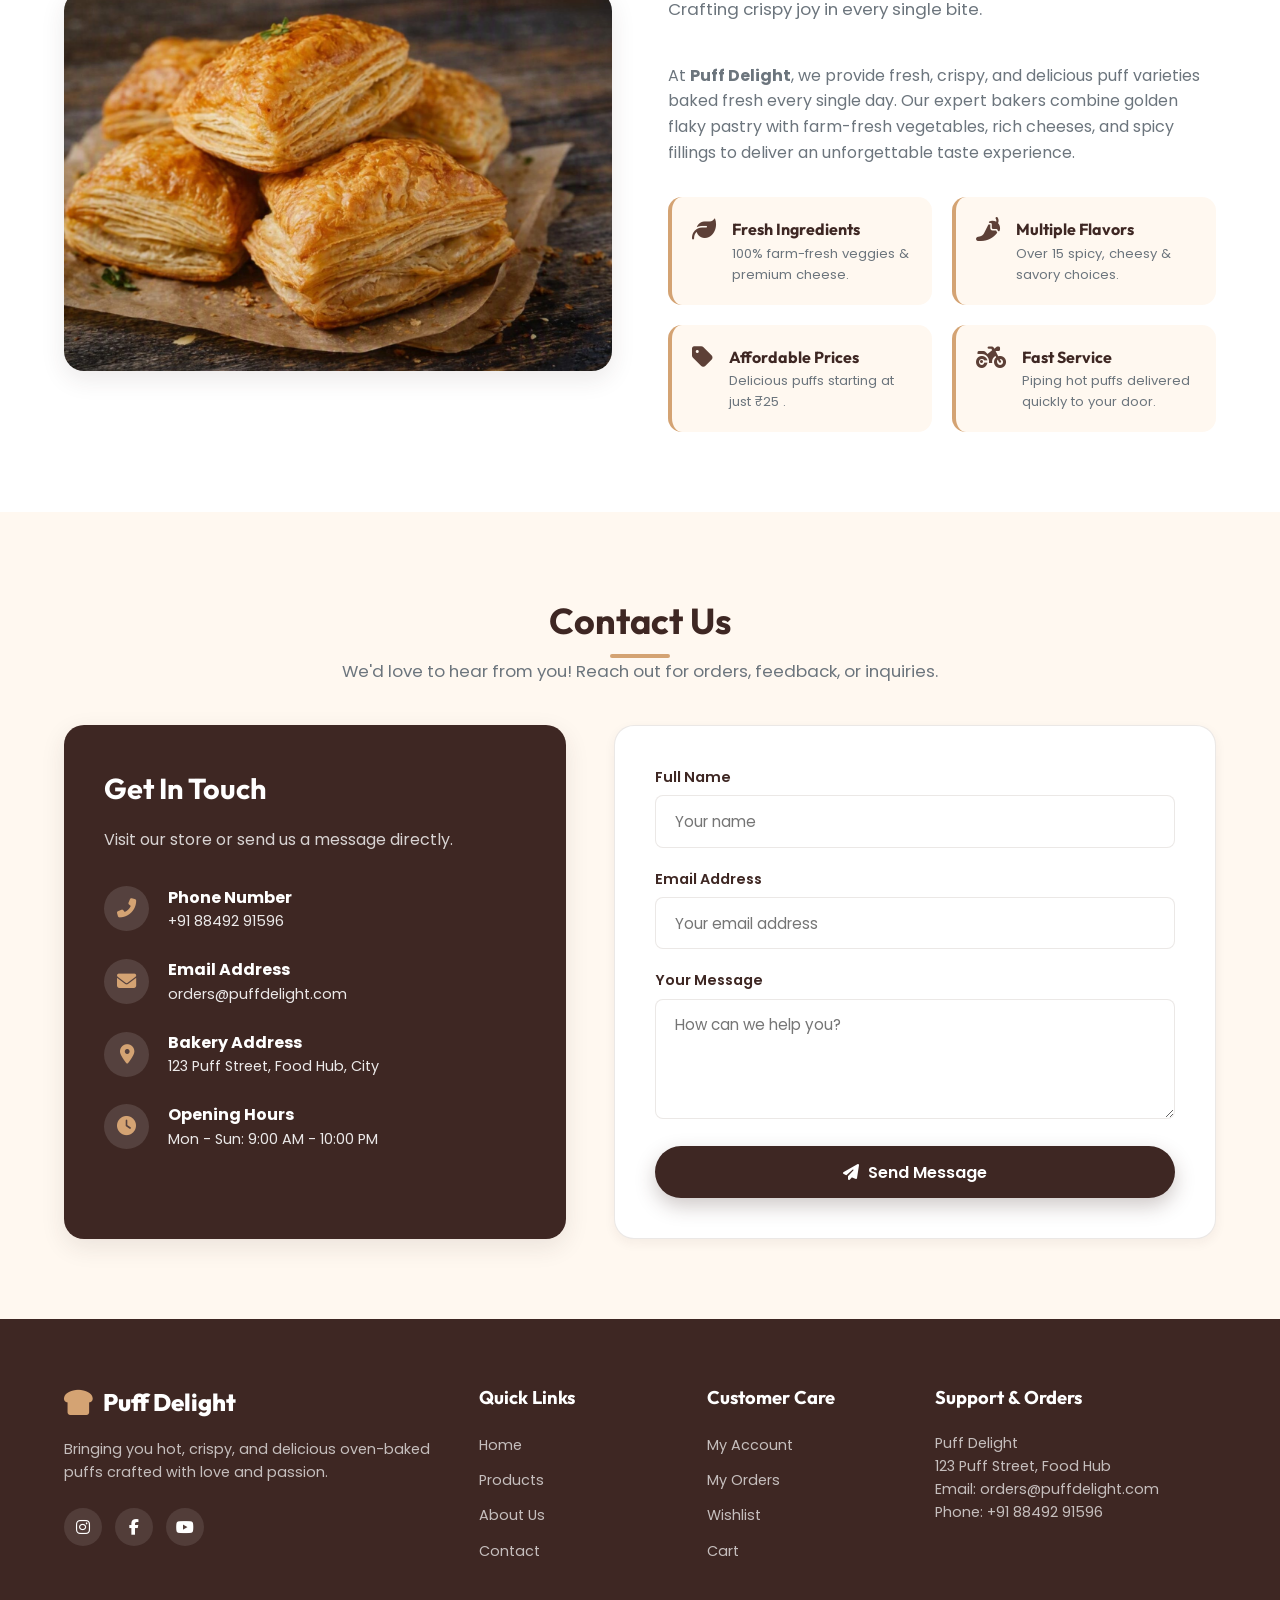
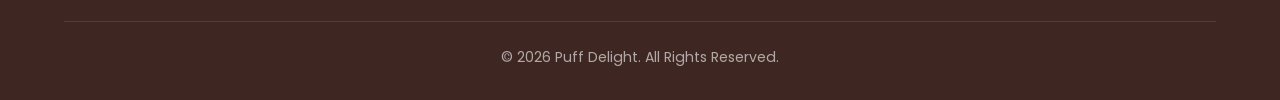
==== commit 52f98799: "Update index.html" ====
--- a/index.html
+++ b/index.html
@@ -300,7 +300,7 @@
   <div class="drawer-overlay" id="cart-drawer" onclick="if(event.target === this) closeDrawer('cart-drawer')">
     <div class="drawer-panel">
       <div class="drawer-header">
-        <h3><i class="fas fa-shopping-basket"></i> You Cart</h3>
+        <h3><i class="fas fa-shopping-basket"></i> Your Cart</h3>
         <button class="close-drawer-btn" onclick="closeDrawer('cart-drawer')">
           <i class="fas fa-times"></i>
         </button>
